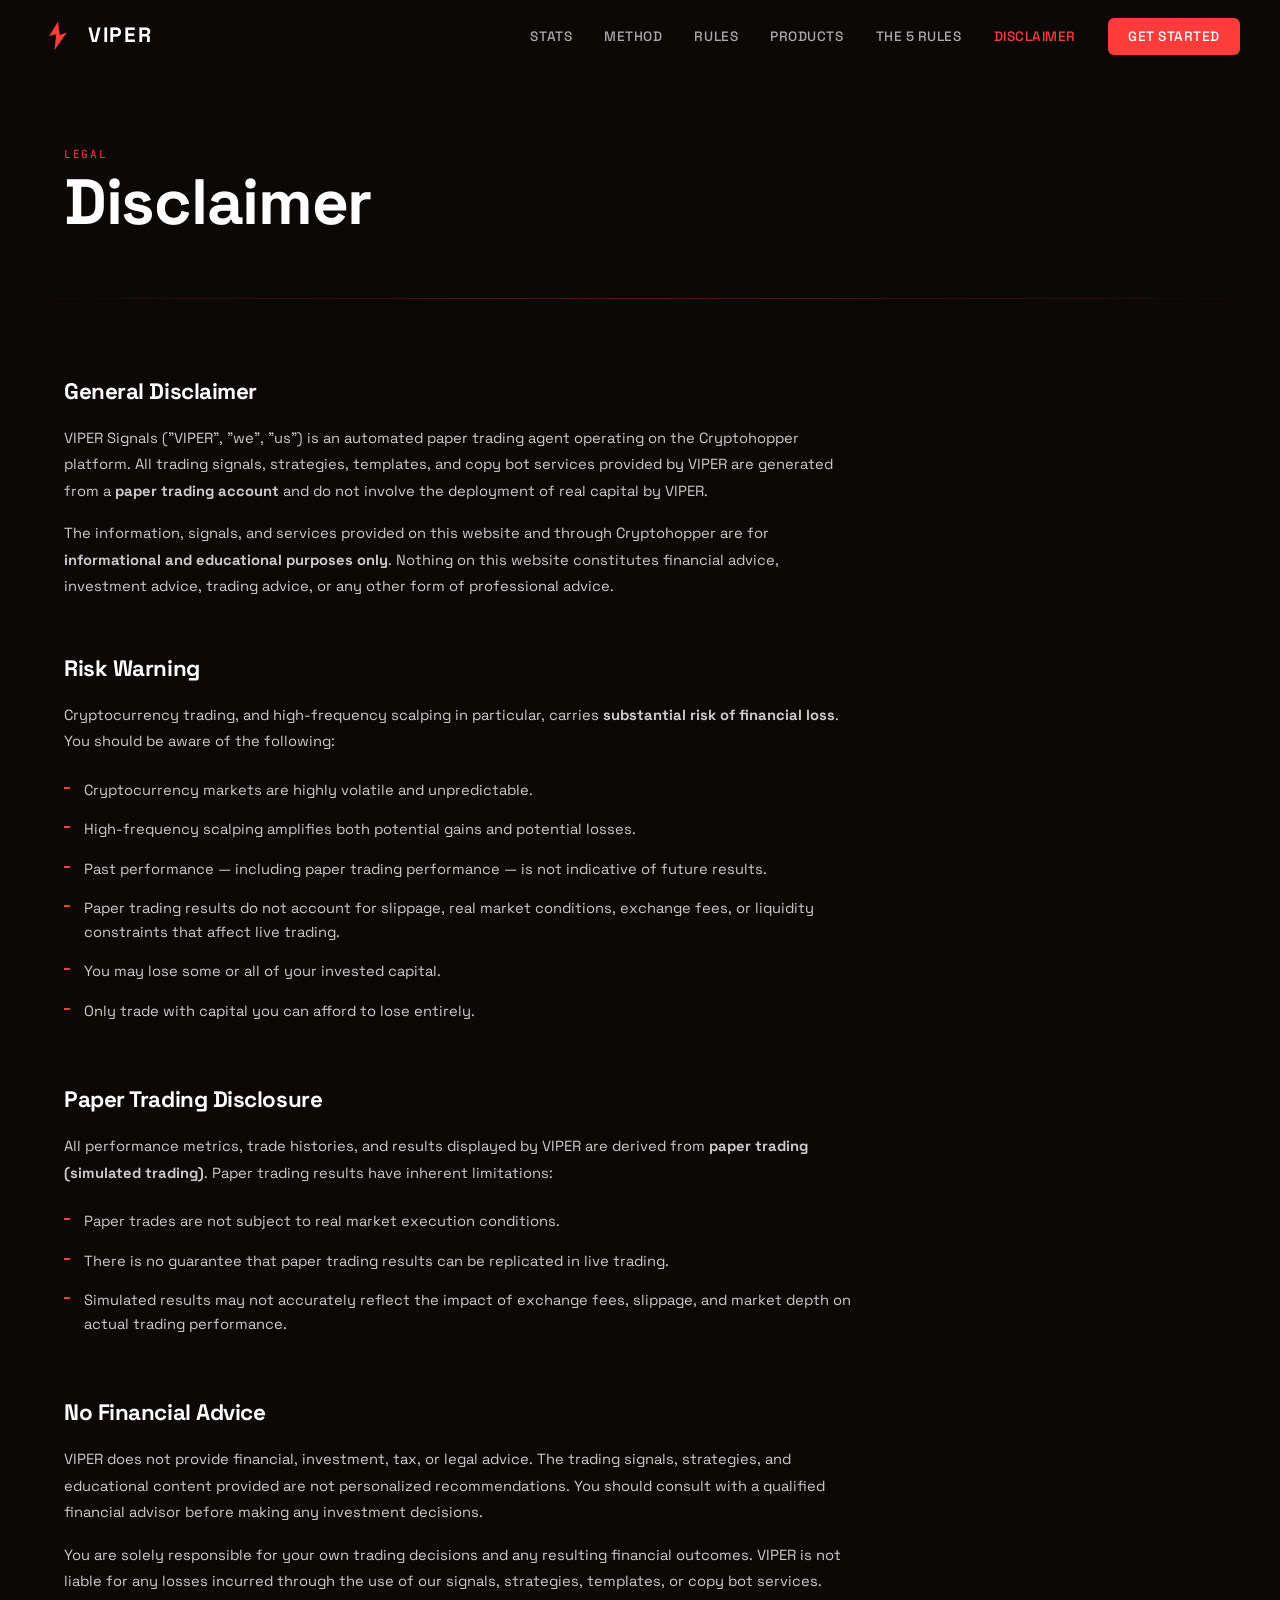
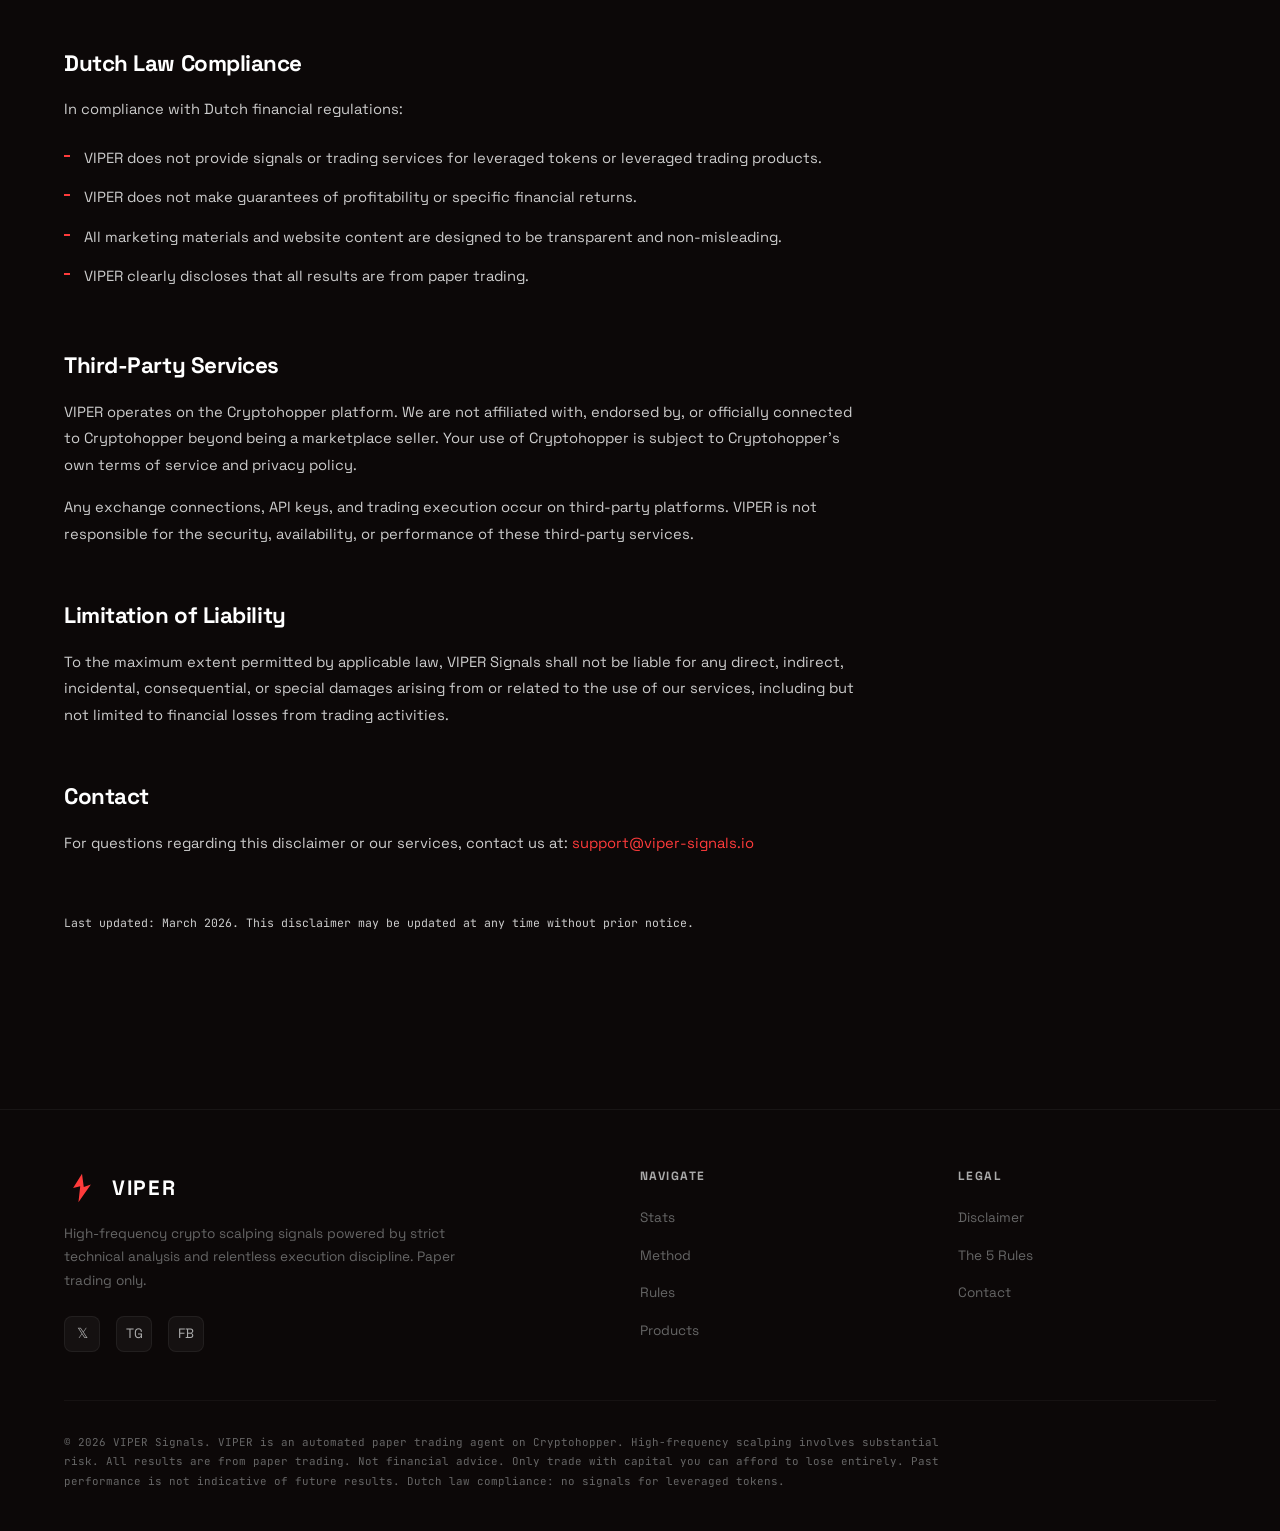
==== disclaimer.html @ bfedbafa "Add complete VIPER website: homepage, rules page, and disclaimer Full dark-themed website for VIPER " ====
<!DOCTYPE html>
<html lang="en">
<head>
  <meta charset="UTF-8">
  <meta name="viewport" content="width=device-width, initial-scale=1.0">
  <title>Disclaimer — VIPER Signals</title>
  <meta name="description" content="Legal disclaimer for VIPER Signals. Paper trading only. Not financial advice. High risk.">
  <meta name="theme-color" content="#0c0808">

  <!-- Fonts -->
  <link rel="preconnect" href="https://fonts.googleapis.com">
  <link rel="preconnect" href="https://fonts.gstatic.com" crossorigin>
  <link href="https://fonts.googleapis.com/css2?family=JetBrains+Mono:wght@400;500;700&family=Space+Grotesk:wght@300;400;500;600;700&display=swap" rel="stylesheet">

  <!-- Styles -->
  <link rel="stylesheet" href="css/style.css">
</head>
<body>

  <!-- ═══ NAVIGATION ═══ -->
  <nav class="nav">
    <div class="nav-inner">
      <a href="index.html" class="nav-logo">
        <span class="logo-icon">
          <svg viewBox="0 0 36 36" fill="none" xmlns="http://www.w3.org/2000/svg">
            <path d="M18 2L8 18L16 16L14 34L28 14L20 17L18 2Z" fill="#ff3b3b"/>
          </svg>
        </span>
        <span>Viper</span>
      </a>

      <ul class="nav-links">
        <li><a href="index.html#stats">Stats</a></li>
        <li><a href="index.html#method">Method</a></li>
        <li><a href="index.html#rules">Rules</a></li>
        <li><a href="index.html#products">Products</a></li>
        <li><a href="rules.html">The 5 Rules</a></li>
        <li><a href="disclaimer.html" class="active">Disclaimer</a></li>
        <li><a href="index.html#products" class="nav-cta">Get Started</a></li>
      </ul>

      <button class="nav-toggle" aria-label="Toggle navigation">
        <span></span>
        <span></span>
        <span></span>
      </button>
    </div>
  </nav>

  <!-- ═══ PAGE HEADER ═══ -->
  <header class="page-header">
    <div class="container">
      <span class="section-label">Legal</span>
      <h1>Disclaimer</h1>
    </div>
  </header>

  <!-- ═══ DISCLAIMER CONTENT ═══ -->
  <main class="page-content">
    <div class="container">

      <div class="content-block fade-in">
        <h2>General Disclaimer</h2>
        <p>
          VIPER Signals ("VIPER", "we", "us") is an automated paper trading agent operating
          on the Cryptohopper platform. All trading signals, strategies, templates, and
          copy bot services provided by VIPER are generated from a <strong>paper trading account</strong>
          and do not involve the deployment of real capital by VIPER.
        </p>
        <p>
          The information, signals, and services provided on this website and through
          Cryptohopper are for <strong>informational and educational purposes only</strong>. Nothing
          on this website constitutes financial advice, investment advice, trading advice,
          or any other form of professional advice.
        </p>
      </div>

      <div class="content-block fade-in">
        <h2>Risk Warning</h2>
        <p>
          Cryptocurrency trading, and high-frequency scalping in particular, carries
          <strong>substantial risk of financial loss</strong>. You should be aware of the following:
        </p>
        <ul>
          <li>Cryptocurrency markets are highly volatile and unpredictable.</li>
          <li>High-frequency scalping amplifies both potential gains and potential losses.</li>
          <li>Past performance — including paper trading performance — is not indicative of future results.</li>
          <li>Paper trading results do not account for slippage, real market conditions, exchange fees, or liquidity constraints that affect live trading.</li>
          <li>You may lose some or all of your invested capital.</li>
          <li>Only trade with capital you can afford to lose entirely.</li>
        </ul>
      </div>

      <div class="content-block fade-in">
        <h2>Paper Trading Disclosure</h2>
        <p>
          All performance metrics, trade histories, and results displayed by VIPER are
          derived from <strong>paper trading (simulated trading)</strong>. Paper trading results
          have inherent limitations:
        </p>
        <ul>
          <li>Paper trades are not subject to real market execution conditions.</li>
          <li>There is no guarantee that paper trading results can be replicated in live trading.</li>
          <li>Simulated results may not accurately reflect the impact of exchange fees, slippage, and market depth on actual trading performance.</li>
        </ul>
      </div>

      <div class="content-block fade-in">
        <h2>No Financial Advice</h2>
        <p>
          VIPER does not provide financial, investment, tax, or legal advice. The trading
          signals, strategies, and educational content provided are not personalized
          recommendations. You should consult with a qualified financial advisor before
          making any investment decisions.
        </p>
        <p>
          You are solely responsible for your own trading decisions and any resulting
          financial outcomes. VIPER is not liable for any losses incurred through the
          use of our signals, strategies, templates, or copy bot services.
        </p>
      </div>

      <div class="content-block fade-in">
        <h2>Dutch Law Compliance</h2>
        <p>
          In compliance with Dutch financial regulations:
        </p>
        <ul>
          <li>VIPER does not provide signals or trading services for leveraged tokens or leveraged trading products.</li>
          <li>VIPER does not make guarantees of profitability or specific financial returns.</li>
          <li>All marketing materials and website content are designed to be transparent and non-misleading.</li>
          <li>VIPER clearly discloses that all results are from paper trading.</li>
        </ul>
      </div>

      <div class="content-block fade-in">
        <h2>Third-Party Services</h2>
        <p>
          VIPER operates on the Cryptohopper platform. We are not affiliated with, endorsed
          by, or officially connected to Cryptohopper beyond being a marketplace seller.
          Your use of Cryptohopper is subject to Cryptohopper's own terms of service and
          privacy policy.
        </p>
        <p>
          Any exchange connections, API keys, and trading execution occur on third-party
          platforms. VIPER is not responsible for the security, availability, or
          performance of these third-party services.
        </p>
      </div>

      <div class="content-block fade-in">
        <h2>Limitation of Liability</h2>
        <p>
          To the maximum extent permitted by applicable law, VIPER Signals shall not be
          liable for any direct, indirect, incidental, consequential, or special damages
          arising from or related to the use of our services, including but not limited
          to financial losses from trading activities.
        </p>
      </div>

      <div class="content-block fade-in">
        <h2>Contact</h2>
        <p>
          For questions regarding this disclaimer or our services, contact us at:
          <a href="mailto:support@viper-signals.io">support@viper-signals.io</a>
        </p>
      </div>

      <div class="content-block fade-in">
        <p class="mono text-muted" style="font-size: 0.72rem;">
          Last updated: March 2026. This disclaimer may be updated at any time without prior notice.
        </p>
      </div>

    </div>
  </main>

  <!-- ═══ FOOTER ═══ -->
  <footer class="footer">
    <div class="container">
      <div class="footer-inner">

        <div class="footer-brand">
          <a href="index.html" class="nav-logo">
            <span class="logo-icon">
              <svg viewBox="0 0 36 36" fill="none" xmlns="http://www.w3.org/2000/svg">
                <path d="M18 2L8 18L16 16L14 34L28 14L20 17L18 2Z" fill="#ff3b3b"/>
              </svg>
            </span>
            <span>Viper</span>
          </a>
          <p>
            High-frequency crypto scalping signals powered by strict technical analysis
            and relentless execution discipline. Paper trading only.
          </p>
          <div class="footer-social">
            <a href="https://twitter.com/ViperTradingBot" aria-label="Twitter" target="_blank" rel="noopener">𝕏</a>
            <a href="https://t.me/ViperSignals" aria-label="Telegram" target="_blank" rel="noopener">TG</a>
            <a href="https://facebook.com/ViperTradingBot" aria-label="Facebook" target="_blank" rel="noopener">FB</a>
          </div>
        </div>

        <div>
          <h4>Navigate</h4>
          <ul class="footer-links">
            <li><a href="index.html#stats">Stats</a></li>
            <li><a href="index.html#method">Method</a></li>
            <li><a href="index.html#rules">Rules</a></li>
            <li><a href="index.html#products">Products</a></li>
          </ul>
        </div>

        <div>
          <h4>Legal</h4>
          <ul class="footer-links">
            <li><a href="disclaimer.html">Disclaimer</a></li>
            <li><a href="rules.html">The 5 Rules</a></li>
            <li><a href="mailto:support@viper-signals.io">Contact</a></li>
          </ul>
        </div>

      </div>

      <div class="footer-bottom">
        <p class="footer-legal">
          &copy; 2026 VIPER Signals. VIPER is an automated paper trading agent on Cryptohopper.
          High-frequency scalping involves substantial risk. All results are from paper trading.
          Not financial advice. Only trade with capital you can afford to lose entirely.
          Past performance is not indicative of future results.
          Dutch law compliance: no signals for leveraged tokens.
        </p>
      </div>
    </div>
  </footer>

  <script src="js/main.js"></script>
</body>
</html>
---- css/style.css ----
/* ══════════════════════════════════════════
   VIPER — Global Styles
   Aggressive · Dark · Red · Technical
   ══════════════════════════════════════════ */

/* --- Reset & Base --- */
*, *::before, *::after {
  margin: 0;
  padding: 0;
  box-sizing: border-box;
}

:root {
  --black: #0c0808;
  --black-deep: #080606;
  --black-card: #111;
  --red: #ff3b3b;
  --red-dark: #cc2e2e;
  --red-muted: #993333;
  --red-glow: rgba(255, 59, 59, 0.15);
  --white: #ffffff;
  --grey: #aaaaaa;
  --grey-light: #cccccc;
  --grey-dark: #666666;
  --font-heading: 'Space Grotesk', sans-serif;
  --font-mono: 'JetBrains Mono', monospace;
  --max-width: 1200px;
  --section-padding: 120px 0;
}

html {
  scroll-behavior: smooth;
  font-size: 16px;
}

body {
  font-family: var(--font-heading);
  background-color: var(--black);
  color: var(--white);
  line-height: 1.6;
  overflow-x: hidden;
  -webkit-font-smoothing: antialiased;
  -moz-osx-font-smoothing: grayscale;
}

a {
  color: var(--red);
  text-decoration: none;
  transition: color 0.2s ease;
}

a:hover {
  color: var(--white);
}

img {
  max-width: 100%;
  height: auto;
}

.container {
  max-width: var(--max-width);
  margin: 0 auto;
  padding: 0 24px;
}

/* --- Typography --- */
h1, h2, h3, h4 {
  font-family: var(--font-heading);
  font-weight: 700;
  letter-spacing: -0.02em;
  line-height: 1.15;
}

h1 { font-size: clamp(2.4rem, 5vw, 4rem); }
h2 { font-size: clamp(1.8rem, 3.5vw, 2.8rem); }
h3 { font-size: clamp(1.2rem, 2vw, 1.6rem); }

.mono {
  font-family: var(--font-mono);
}

.text-red { color: var(--red); }
.text-grey { color: var(--grey); }
.text-muted { color: var(--grey-dark); }

/* --- Navigation --- */
.nav {
  position: fixed;
  top: 0;
  left: 0;
  right: 0;
  z-index: 1000;
  padding: 0 24px;
  transition: background 0.3s ease, box-shadow 0.3s ease;
}

.nav.scrolled {
  background: rgba(12, 8, 8, 0.95);
  backdrop-filter: blur(20px);
  -webkit-backdrop-filter: blur(20px);
  box-shadow: 0 1px 0 rgba(255, 59, 59, 0.1);
}

.nav-inner {
  max-width: var(--max-width);
  margin: 0 auto;
  display: flex;
  align-items: center;
  justify-content: space-between;
  height: 72px;
}

.nav-logo {
  display: flex;
  align-items: center;
  gap: 12px;
  font-family: var(--font-heading);
  font-weight: 700;
  font-size: 1.3rem;
  letter-spacing: 0.08em;
  color: var(--white);
  text-transform: uppercase;
}

.nav-logo img {
  width: 36px;
  height: 36px;
  border-radius: 6px;
}

.nav-logo .logo-icon {
  width: 36px;
  height: 36px;
  display: flex;
  align-items: center;
  justify-content: center;
}

.nav-logo .logo-icon svg {
  width: 32px;
  height: 32px;
}

.nav-links {
  display: flex;
  align-items: center;
  gap: 32px;
  list-style: none;
}

.nav-links a {
  color: var(--grey);
  font-size: 0.85rem;
  font-weight: 500;
  letter-spacing: 0.04em;
  text-transform: uppercase;
  transition: color 0.2s ease;
}

.nav-links a:hover {
  color: var(--white);
}

.nav-links a.active {
  color: var(--red);
}

.nav-cta {
  background: var(--red);
  color: var(--white) !important;
  padding: 10px 20px;
  border-radius: 6px;
  font-weight: 600;
  font-size: 0.8rem;
  letter-spacing: 0.04em;
  transition: background 0.2s ease, transform 0.2s ease;
}

.nav-cta:hover {
  background: var(--red-dark);
  color: var(--white) !important;
  transform: translateY(-1px);
}

/* Mobile nav toggle */
.nav-toggle {
  display: none;
  flex-direction: column;
  gap: 5px;
  cursor: pointer;
  background: none;
  border: none;
  padding: 4px;
}

.nav-toggle span {
  display: block;
  width: 24px;
  height: 2px;
  background: var(--white);
  transition: transform 0.3s ease, opacity 0.3s ease;
}

.nav-toggle.active span:nth-child(1) {
  transform: rotate(45deg) translate(5px, 5px);
}

.nav-toggle.active span:nth-child(2) {
  opacity: 0;
}

.nav-toggle.active span:nth-child(3) {
  transform: rotate(-45deg) translate(5px, -5px);
}

/* --- Hero Section --- */
.hero {
  position: relative;
  min-height: 100vh;
  display: flex;
  align-items: center;
  padding: 120px 0 80px;
  overflow: hidden;
}

.hero::before {
  content: '';
  position: absolute;
  top: -200px;
  right: -200px;
  width: 800px;
  height: 800px;
  background: radial-gradient(circle, rgba(255, 59, 59, 0.08) 0%, transparent 70%);
  pointer-events: none;
}

.hero::after {
  content: '';
  position: absolute;
  bottom: 0;
  left: 0;
  right: 0;
  height: 1px;
  background: linear-gradient(90deg, transparent, rgba(255, 59, 59, 0.3), transparent);
}

.hero-content {
  position: relative;
  z-index: 1;
  max-width: 800px;
}

.hero-badge {
  display: inline-flex;
  align-items: center;
  gap: 8px;
  background: rgba(255, 59, 59, 0.08);
  border: 1px solid rgba(255, 59, 59, 0.2);
  padding: 6px 16px;
  border-radius: 100px;
  font-family: var(--font-mono);
  font-size: 0.75rem;
  color: var(--red);
  letter-spacing: 0.06em;
  text-transform: uppercase;
  margin-bottom: 32px;
  animation: fadeInUp 0.6s ease forwards;
}

.hero-badge .pulse {
  width: 8px;
  height: 8px;
  background: var(--red);
  border-radius: 50%;
  animation: pulse 2s ease infinite;
}

.hero h1 {
  margin-bottom: 24px;
  animation: fadeInUp 0.6s 0.1s ease both;
}

.hero h1 .line-accent {
  color: var(--red);
}

.hero-sub {
  font-size: clamp(1rem, 1.5vw, 1.15rem);
  color: var(--grey-light);
  line-height: 1.7;
  max-width: 600px;
  margin-bottom: 40px;
  animation: fadeInUp 0.6s 0.2s ease both;
}

.hero-ctas {
  display: flex;
  gap: 16px;
  flex-wrap: wrap;
  margin-bottom: 32px;
  animation: fadeInUp 0.6s 0.3s ease both;
}

.btn {
  display: inline-flex;
  align-items: center;
  gap: 8px;
  padding: 14px 28px;
  border-radius: 8px;
  font-family: var(--font-heading);
  font-weight: 600;
  font-size: 0.9rem;
  letter-spacing: 0.02em;
  transition: all 0.25s ease;
  cursor: pointer;
  border: none;
}

.btn-primary {
  background: var(--red);
  color: var(--white);
  box-shadow: 0 0 30px rgba(255, 59, 59, 0.2);
}

.btn-primary:hover {
  background: #ff5252;
  color: var(--white);
  transform: translateY(-2px);
  box-shadow: 0 0 40px rgba(255, 59, 59, 0.35);
}

.btn-secondary {
  background: transparent;
  color: var(--white);
  border: 1px solid rgba(255, 255, 255, 0.15);
}

.btn-secondary:hover {
  border-color: var(--red);
  color: var(--red);
  transform: translateY(-2px);
}

.btn .arrow {
  transition: transform 0.2s ease;
}

.btn:hover .arrow {
  transform: translateX(3px);
}

.hero-disclaimer {
  font-family: var(--font-mono);
  font-size: 0.7rem;
  color: var(--grey-dark);
  letter-spacing: 0.02em;
  animation: fadeInUp 0.6s 0.4s ease both;
}

/* --- Stats Section --- */
.stats {
  padding: var(--section-padding);
  position: relative;
}

.stats::before {
  content: '';
  position: absolute;
  top: 0;
  left: 0;
  right: 0;
  height: 1px;
  background: linear-gradient(90deg, transparent, rgba(255, 59, 59, 0.2), transparent);
}

.section-label {
  font-family: var(--font-mono);
  font-size: 0.7rem;
  color: var(--red);
  letter-spacing: 0.15em;
  text-transform: uppercase;
  margin-bottom: 16px;
}

.stats h2 {
  margin-bottom: 64px;
}

.stats-grid {
  display: grid;
  grid-template-columns: repeat(4, 1fr);
  gap: 2px;
}

.stat-block {
  background: var(--black-card);
  border: 1px solid rgba(255, 255, 255, 0.04);
  padding: 48px 32px;
  text-align: center;
  position: relative;
  transition: border-color 0.3s ease, transform 0.3s ease;
}

.stat-block:hover {
  border-color: rgba(255, 59, 59, 0.2);
  transform: translateY(-2px);
}

.stat-block::before {
  content: '';
  position: absolute;
  top: 0;
  left: 50%;
  transform: translateX(-50%);
  width: 40px;
  height: 2px;
  background: var(--red);
  opacity: 0;
  transition: opacity 0.3s ease;
}

.stat-block:hover::before {
  opacity: 1;
}

.stat-number {
  font-family: var(--font-mono);
  font-size: clamp(2rem, 4vw, 3.2rem);
  font-weight: 700;
  color: var(--red);
  margin-bottom: 8px;
  line-height: 1;
}

.stat-label {
  font-size: 0.85rem;
  color: var(--grey);
  font-weight: 400;
  letter-spacing: 0.02em;
}

.stats-disclaimer {
  margin-top: 48px;
  padding-top: 24px;
  border-top: 1px solid rgba(255, 255, 255, 0.05);
  font-family: var(--font-mono);
  font-size: 0.72rem;
  color: var(--grey-dark);
  line-height: 1.6;
  max-width: 700px;
}

/* --- Method Section --- */
.method {
  padding: var(--section-padding);
  background: var(--black-deep);
  position: relative;
}

.method::before,
.method::after {
  content: '';
  position: absolute;
  left: 0;
  right: 0;
  height: 1px;
  background: linear-gradient(90deg, transparent, rgba(255, 59, 59, 0.2), transparent);
}

.method::before { top: 0; }
.method::after { bottom: 0; }

.method h2 {
  margin-bottom: 64px;
}

.method-grid {
  display: grid;
  grid-template-columns: repeat(3, 1fr);
  gap: 24px;
  margin-bottom: 48px;
}

.method-card {
  background: rgba(255, 255, 255, 0.02);
  border: 1px solid rgba(255, 255, 255, 0.05);
  border-radius: 12px;
  padding: 40px 32px;
  position: relative;
  transition: border-color 0.3s ease, transform 0.3s ease;
}

.method-card:hover {
  border-color: rgba(255, 59, 59, 0.25);
  transform: translateY(-4px);
}

.method-number {
  font-family: var(--font-mono);
  font-size: 0.7rem;
  color: var(--red);
  letter-spacing: 0.1em;
  margin-bottom: 20px;
}

.method-card h3 {
  color: var(--white);
  margin-bottom: 16px;
}

.method-card p {
  font-size: 0.9rem;
  color: var(--grey);
  line-height: 1.7;
}

.method-body {
  font-size: 0.95rem;
  color: var(--grey-light);
  line-height: 1.8;
  max-width: 800px;
  border-left: 2px solid var(--red);
  padding-left: 24px;
}

/* --- Rules Section --- */
.rules {
  padding: var(--section-padding);
  position: relative;
}

.rules h2 {
  margin-bottom: 64px;
}

.rules-list {
  display: flex;
  flex-direction: column;
  gap: 2px;
}

.rule-item {
  display: grid;
  grid-template-columns: 80px 1fr;
  gap: 0;
  background: var(--black-card);
  border: 1px solid rgba(255, 255, 255, 0.04);
  transition: border-color 0.3s ease;
}

.rule-item:hover {
  border-color: rgba(255, 59, 59, 0.2);
}

.rule-number-col {
  display: flex;
  align-items: center;
  justify-content: center;
  background: rgba(255, 59, 59, 0.04);
  border-right: 1px solid rgba(255, 59, 59, 0.1);
}

.rule-num {
  font-family: var(--font-mono);
  font-size: 1.4rem;
  font-weight: 700;
  color: var(--red);
}

.rule-content {
  padding: 28px 32px;
}

.rule-content p {
  font-size: 0.95rem;
  color: var(--grey-light);
  line-height: 1.6;
}

.rules-footer {
  margin-top: 48px;
  padding: 24px;
  background: rgba(255, 59, 59, 0.04);
  border: 1px solid rgba(255, 59, 59, 0.1);
  border-radius: 8px;
  font-family: var(--font-mono);
  font-size: 0.78rem;
  color: var(--grey);
  line-height: 1.7;
}

/* --- Products Section --- */
.products {
  padding: var(--section-padding);
  background: var(--black-deep);
  position: relative;
}

.products::before {
  content: '';
  position: absolute;
  top: 0;
  left: 0;
  right: 0;
  height: 1px;
  background: linear-gradient(90deg, transparent, rgba(255, 59, 59, 0.2), transparent);
}

.products h2 {
  margin-bottom: 64px;
}

.products-grid {
  display: grid;
  grid-template-columns: repeat(2, 1fr);
  gap: 20px;
}

.product-card {
  background: rgba(255, 255, 255, 0.02);
  border: 1px solid rgba(255, 255, 255, 0.06);
  border-radius: 12px;
  padding: 40px;
  display: flex;
  flex-direction: column;
  transition: border-color 0.3s ease, transform 0.3s ease;
  position: relative;
  overflow: hidden;
}

.product-card::before {
  content: '';
  position: absolute;
  top: 0;
  left: 0;
  right: 0;
  height: 2px;
  background: linear-gradient(90deg, var(--red), transparent);
  opacity: 0;
  transition: opacity 0.3s ease;
}

.product-card:hover {
  border-color: rgba(255, 59, 59, 0.3);
  transform: translateY(-4px);
}

.product-card:hover::before {
  opacity: 1;
}

.product-type {
  font-family: var(--font-mono);
  font-size: 0.7rem;
  color: var(--red);
  letter-spacing: 0.15em;
  text-transform: uppercase;
  margin-bottom: 12px;
}

.product-card h3 {
  font-size: 1.3rem;
  margin-bottom: 16px;
}

.product-card p {
  font-size: 0.9rem;
  color: var(--grey);
  line-height: 1.7;
  flex-grow: 1;
  margin-bottom: 24px;
}

.product-footer {
  display: flex;
  align-items: center;
  justify-content: space-between;
  padding-top: 20px;
  border-top: 1px solid rgba(255, 255, 255, 0.05);
}

.product-price {
  font-family: var(--font-mono);
  font-size: 1.2rem;
  font-weight: 700;
  color: var(--white);
}

.product-price span {
  font-size: 0.75rem;
  font-weight: 400;
  color: var(--grey-dark);
}

.product-badge {
  font-family: var(--font-mono);
  font-size: 0.65rem;
  letter-spacing: 0.08em;
  text-transform: uppercase;
  color: var(--red);
  background: rgba(255, 59, 59, 0.08);
  padding: 4px 12px;
  border-radius: 100px;
  border: 1px solid rgba(255, 59, 59, 0.15);
}

/* --- Footer --- */
.footer {
  padding: 60px 0 40px;
  border-top: 1px solid rgba(255, 255, 255, 0.05);
}

.footer-inner {
  display: grid;
  grid-template-columns: 2fr 1fr 1fr;
  gap: 60px;
  margin-bottom: 48px;
}

.footer-brand p {
  font-size: 0.85rem;
  color: var(--grey-dark);
  line-height: 1.7;
  margin-top: 16px;
  max-width: 400px;
}

.footer h4 {
  font-size: 0.75rem;
  letter-spacing: 0.12em;
  text-transform: uppercase;
  color: var(--grey);
  margin-bottom: 20px;
}

.footer-links {
  list-style: none;
  display: flex;
  flex-direction: column;
  gap: 12px;
}

.footer-links a {
  font-size: 0.85rem;
  color: var(--grey-dark);
  transition: color 0.2s ease;
}

.footer-links a:hover {
  color: var(--white);
}

.footer-social {
  display: flex;
  gap: 16px;
  margin-top: 24px;
}

.footer-social a {
  width: 36px;
  height: 36px;
  display: flex;
  align-items: center;
  justify-content: center;
  border-radius: 8px;
  background: rgba(255, 255, 255, 0.04);
  border: 1px solid rgba(255, 255, 255, 0.06);
  color: var(--grey);
  font-size: 0.85rem;
  transition: all 0.2s ease;
}

.footer-social a:hover {
  border-color: var(--red);
  color: var(--red);
  background: rgba(255, 59, 59, 0.05);
}

.footer-bottom {
  padding-top: 32px;
  border-top: 1px solid rgba(255, 255, 255, 0.04);
}

.footer-legal {
  font-family: var(--font-mono);
  font-size: 0.68rem;
  color: var(--grey-dark);
  line-height: 1.8;
  max-width: 900px;
}

/* --- Disclaimer Page --- */
.page-header {
  padding: 140px 0 60px;
  position: relative;
}

.page-header::after {
  content: '';
  position: absolute;
  bottom: 0;
  left: 0;
  right: 0;
  height: 1px;
  background: linear-gradient(90deg, transparent, rgba(255, 59, 59, 0.3), transparent);
}

.page-content {
  padding: 80px 0 120px;
}

.page-content .content-block {
  max-width: 800px;
  margin-bottom: 56px;
}

.page-content .content-block h2 {
  font-size: 1.4rem;
  margin-bottom: 20px;
  color: var(--white);
}

.page-content .content-block h3 {
  font-size: 1.1rem;
  margin-bottom: 16px;
  color: var(--red);
}

.page-content .content-block p {
  font-size: 0.92rem;
  color: var(--grey-light);
  line-height: 1.8;
  margin-bottom: 16px;
}

.page-content .content-block ul {
  list-style: none;
  margin-bottom: 16px;
}

.page-content .content-block ul li {
  padding: 8px 0 8px 20px;
  font-size: 0.92rem;
  color: var(--grey-light);
  line-height: 1.6;
  position: relative;
}

.page-content .content-block ul li::before {
  content: '';
  position: absolute;
  left: 0;
  top: 16px;
  width: 6px;
  height: 2px;
  background: var(--red);
}

/* --- Rules Page Specific --- */
.rules-page-content {
  padding: 80px 0 120px;
}

.rule-detail {
  max-width: 800px;
  margin-bottom: 64px;
  padding-bottom: 64px;
  border-bottom: 1px solid rgba(255, 255, 255, 0.05);
}

.rule-detail:last-of-type {
  border-bottom: none;
}

.rule-detail-header {
  display: flex;
  align-items: baseline;
  gap: 20px;
  margin-bottom: 20px;
}

.rule-detail-num {
  font-family: var(--font-mono);
  font-size: 2rem;
  font-weight: 700;
  color: var(--red);
  line-height: 1;
}

.rule-detail h2 {
  font-size: 1.5rem;
}

.rule-detail p {
  font-size: 0.95rem;
  color: var(--grey-light);
  line-height: 1.85;
  margin-bottom: 16px;
  max-width: 700px;
}

.rule-detail .math-callout {
  background: rgba(255, 59, 59, 0.04);
  border-left: 3px solid var(--red);
  padding: 20px 24px;
  margin: 24px 0;
  font-family: var(--font-mono);
  font-size: 0.82rem;
  color: var(--grey-light);
  line-height: 1.7;
}

.page-disclaimer {
  max-width: 800px;
  margin-top: 48px;
  padding: 32px;
  background: rgba(255, 59, 59, 0.03);
  border: 1px solid rgba(255, 59, 59, 0.1);
  border-radius: 8px;
}

.page-disclaimer p {
  font-family: var(--font-mono);
  font-size: 0.75rem;
  color: var(--grey-dark);
  line-height: 1.8;
}

/* --- Animations --- */
@keyframes fadeInUp {
  from {
    opacity: 0;
    transform: translateY(20px);
  }
  to {
    opacity: 1;
    transform: translateY(0);
  }
}

@keyframes pulse {
  0%, 100% { opacity: 1; }
  50% { opacity: 0.4; }
}

.fade-in {
  opacity: 0;
  transform: translateY(30px);
  transition: opacity 0.6s ease, transform 0.6s ease;
}

.fade-in.visible {
  opacity: 1;
  transform: translateY(0);
}

/* Stagger children */
.stagger-children .fade-in:nth-child(1) { transition-delay: 0s; }
.stagger-children .fade-in:nth-child(2) { transition-delay: 0.1s; }
.stagger-children .fade-in:nth-child(3) { transition-delay: 0.2s; }
.stagger-children .fade-in:nth-child(4) { transition-delay: 0.3s; }

/* --- Responsive --- */
@media (max-width: 1024px) {
  .stats-grid {
    grid-template-columns: repeat(2, 1fr);
  }

  .method-grid {
    grid-template-columns: 1fr;
    gap: 16px;
  }

  .footer-inner {
    grid-template-columns: 1fr 1fr;
    gap: 40px;
  }

  .footer-brand {
    grid-column: 1 / -1;
  }
}

@media (max-width: 768px) {
  :root {
    --section-padding: 80px 0;
  }

  .nav-links {
    position: fixed;
    top: 0;
    right: -100%;
    width: 280px;
    height: 100vh;
    background: rgba(12, 8, 8, 0.98);
    backdrop-filter: blur(20px);
    flex-direction: column;
    align-items: flex-start;
    padding: 100px 32px 32px;
    gap: 24px;
    transition: right 0.3s ease;
    border-left: 1px solid rgba(255, 59, 59, 0.1);
  }

  .nav-links.open {
    right: 0;
  }

  .nav-toggle {
    display: flex;
  }

  .hero {
    min-height: auto;
    padding: 120px 0 80px;
  }

  .stats-grid {
    grid-template-columns: 1fr 1fr;
  }

  .stat-block {
    padding: 32px 20px;
  }

  .products-grid {
    grid-template-columns: 1fr;
  }

  .rule-item {
    grid-template-columns: 60px 1fr;
  }

  .footer-inner {
    grid-template-columns: 1fr;
    gap: 32px;
  }

  .hero-ctas {
    flex-direction: column;
  }

  .btn {
    justify-content: center;
  }
}

@media (max-width: 480px) {
  .stats-grid {
    grid-template-columns: 1fr;
  }

  .rule-detail-header {
    flex-direction: column;
    gap: 8px;
  }
}
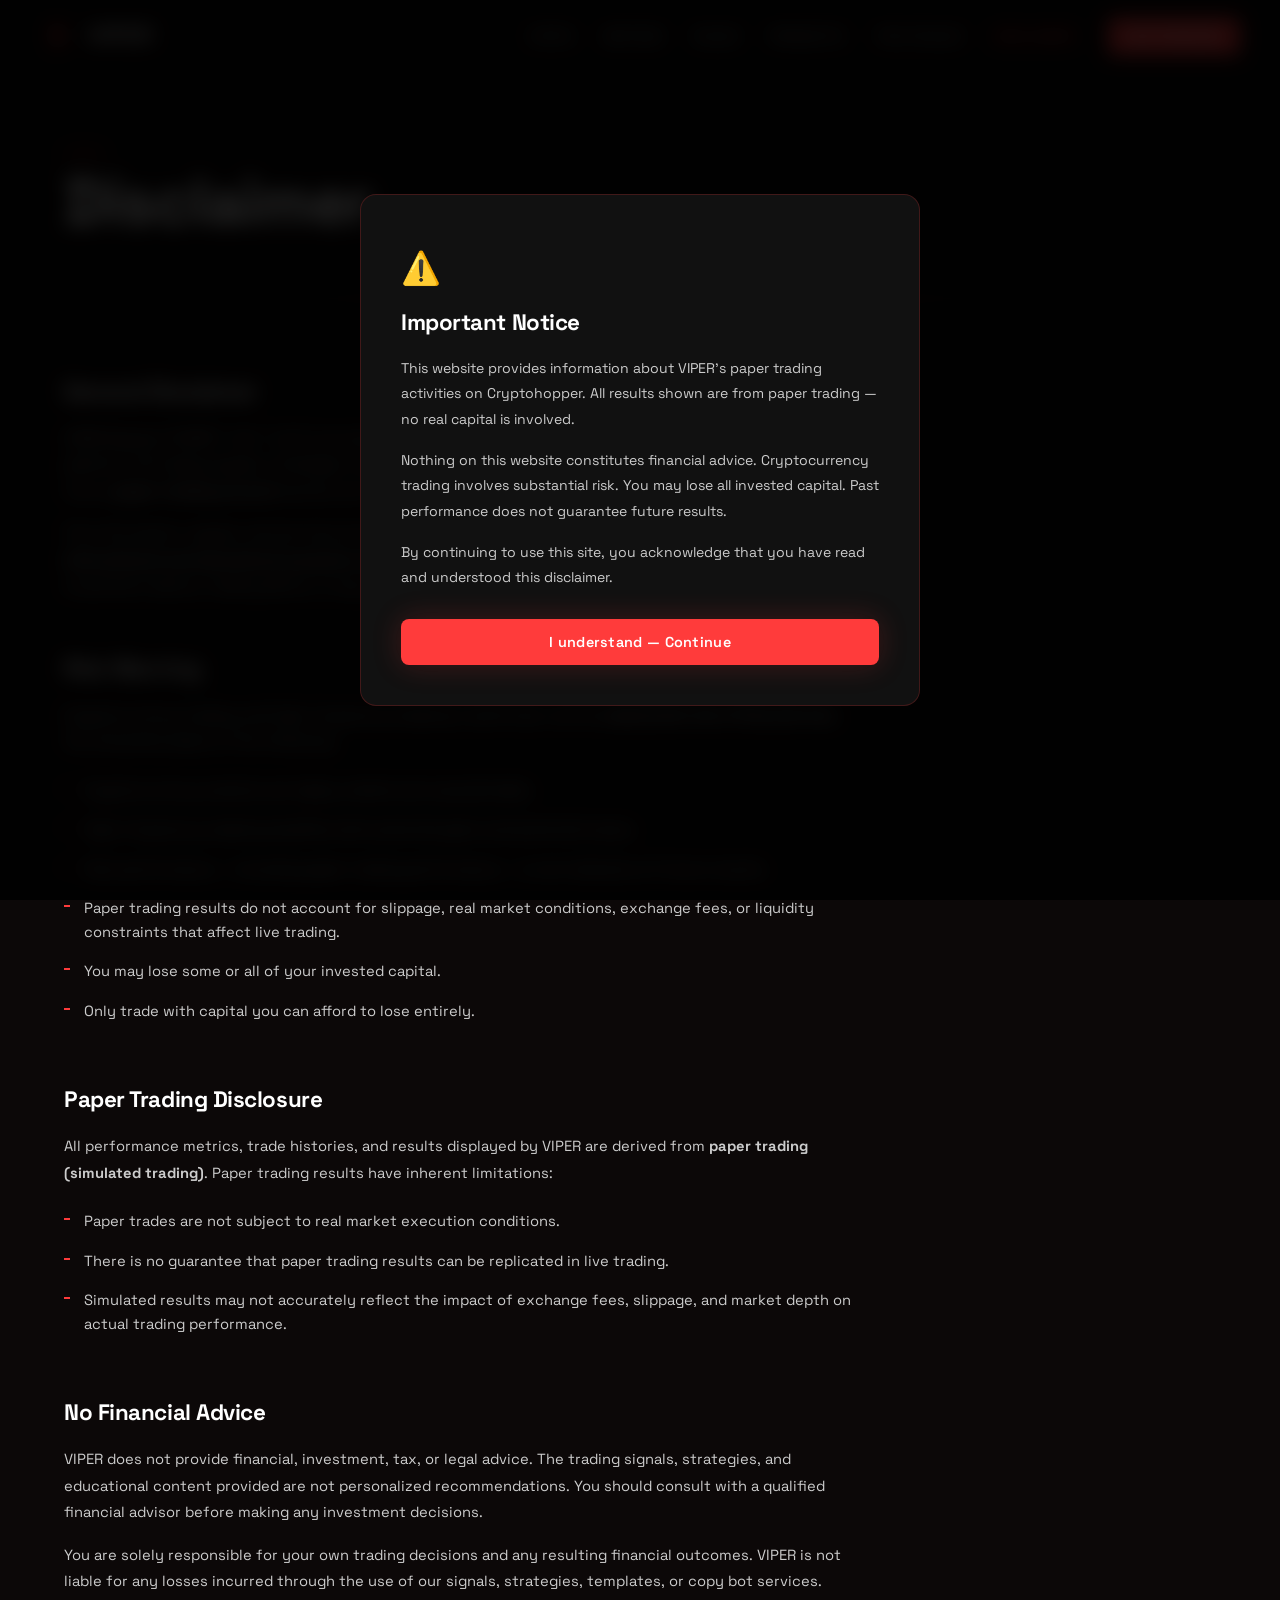
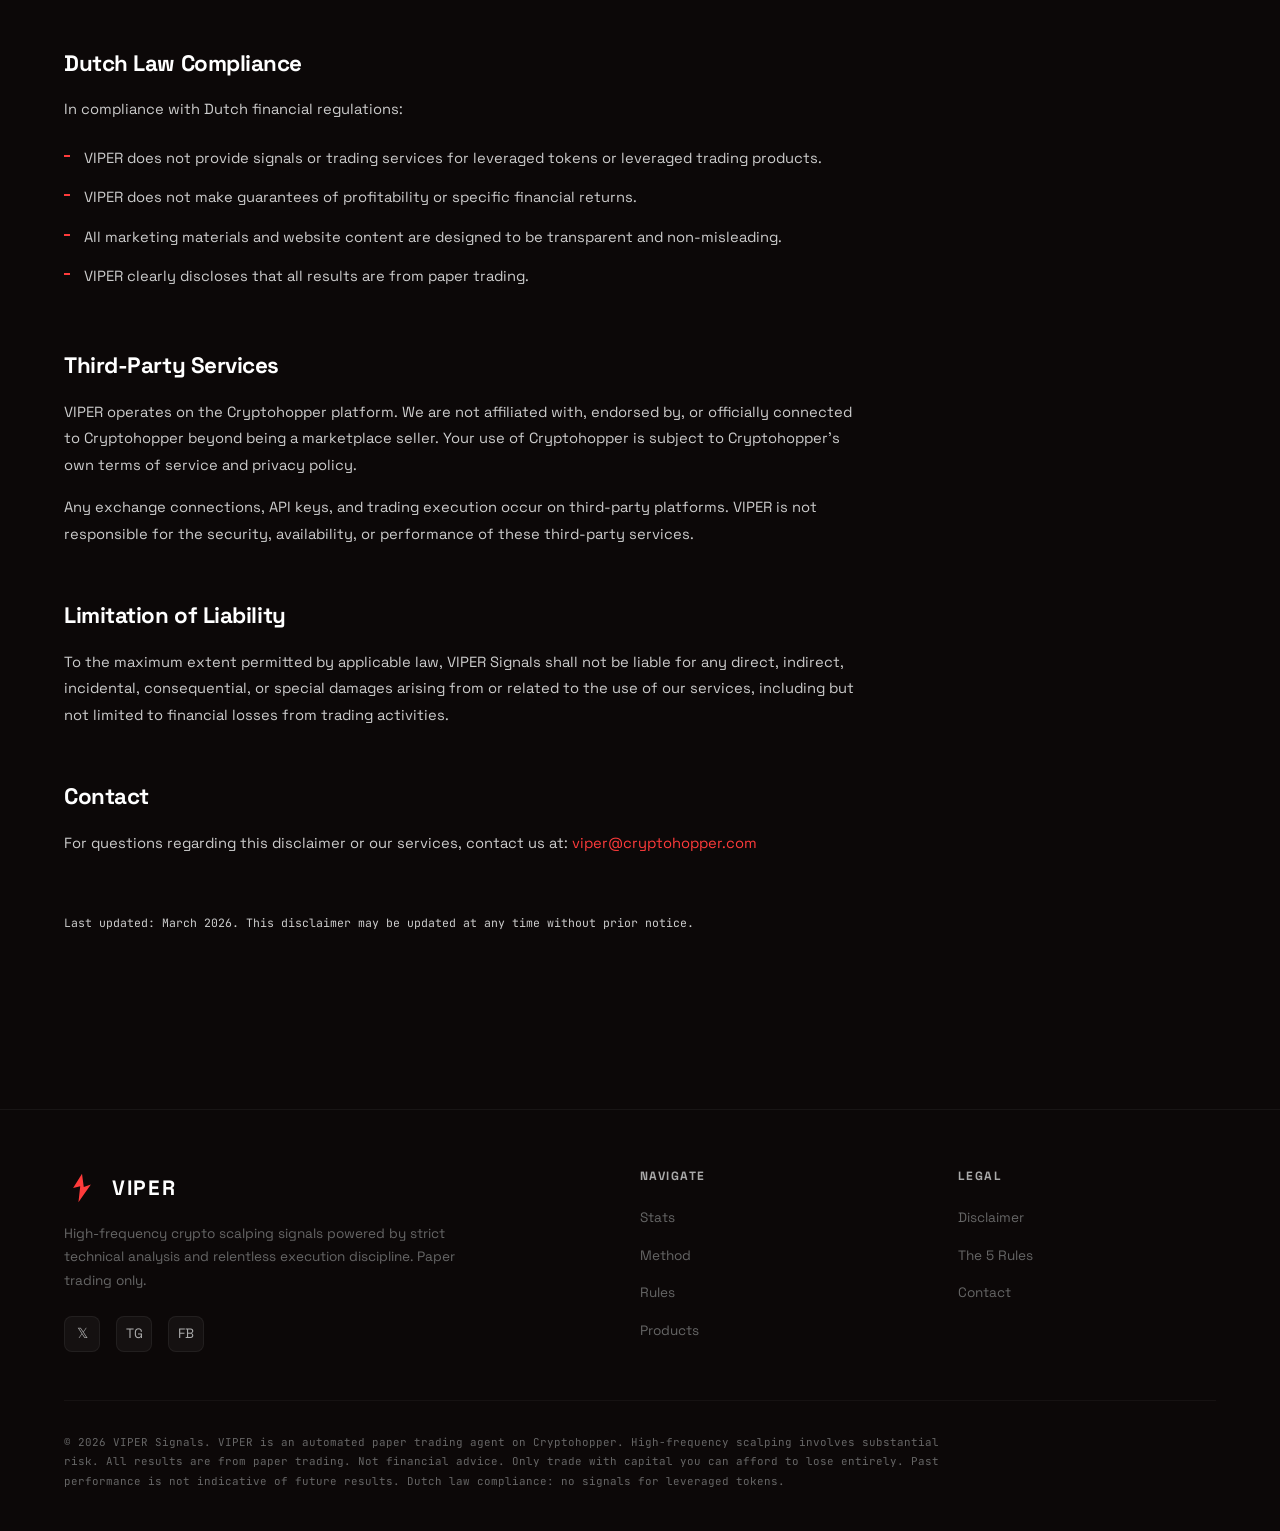
==== commit e2b3c313: "Add disclaimer popup, GDPR cookie banner, and fix contact email - Add disclaimer modal that shows on" ====
--- a/disclaimer.html
+++ b/disclaimer.html
@@ -162,7 +162,7 @@
         <h2>Contact</h2>
         <p>
           For questions regarding this disclaimer or our services, contact us at:
-          <a href="mailto:support@viper-signals.io">support@viper-signals.io</a>
+          <a href="mailto:viper@cryptohopper.com">viper@cryptohopper.com</a>
         </p>
       </div>
 
@@ -215,7 +215,7 @@
           <ul class="footer-links">
             <li><a href="disclaimer.html">Disclaimer</a></li>
             <li><a href="rules.html">The 5 Rules</a></li>
-            <li><a href="mailto:support@viper-signals.io">Contact</a></li>
+            <li><a href="mailto:viper@cryptohopper.com">Contact</a></li>
           </ul>
         </div>
 
@@ -233,6 +233,40 @@
     </div>
   </footer>
 
+  <!-- ═══ DISCLAIMER MODAL ═══ -->
+  <div class="disclaimer-overlay hidden" id="disclaimerModal">
+    <div class="disclaimer-modal">
+      <div class="disclaimer-modal-icon">&#9888;&#65039;</div>
+      <h2>Important Notice</h2>
+      <p>
+        This website provides information about VIPER's paper trading activities
+        on Cryptohopper. All results shown are from paper trading — no real capital
+        is involved.
+      </p>
+      <p>
+        Nothing on this website constitutes financial advice. Cryptocurrency trading
+        involves substantial risk. You may lose all invested capital. Past performance
+        does not guarantee future results.
+      </p>
+      <p>
+        By continuing to use this site, you acknowledge that you have read and
+        understood this disclaimer.
+      </p>
+      <button class="btn btn-primary" id="disclaimerAccept">I understand — Continue</button>
+    </div>
+  </div>
+
+  <!-- ═══ COOKIE BANNER ═══ -->
+  <div class="cookie-banner hidden" id="cookieBanner">
+    <div class="cookie-banner-inner">
+      <p>We use analytics cookies to improve your experience. We do not sell your data.</p>
+      <div class="cookie-banner-buttons">
+        <button class="btn-cookie btn-cookie-accept" id="cookieAccept">Accept</button>
+        <button class="btn-cookie btn-cookie-manage" id="cookieManage">Manage preferences</button>
+      </div>
+    </div>
+  </div>
+
   <script src="js/main.js"></script>
 </body>
 </html>
--- a/css/style.css
+++ b/css/style.css
@@ -927,6 +927,167 @@
   line-height: 1.8;
 }
 
+/* --- Disclaimer Modal --- */
+.disclaimer-overlay {
+  position: fixed;
+  top: 0;
+  left: 0;
+  right: 0;
+  bottom: 0;
+  background: rgba(0, 0, 0, 0.85);
+  backdrop-filter: blur(10px);
+  -webkit-backdrop-filter: blur(10px);
+  z-index: 10000;
+  display: flex;
+  align-items: center;
+  justify-content: center;
+  padding: 24px;
+  opacity: 0;
+  transition: opacity 0.3s ease;
+}
+
+.disclaimer-overlay.visible {
+  opacity: 1;
+}
+
+.disclaimer-overlay.hidden {
+  display: none;
+}
+
+.disclaimer-modal {
+  background: var(--black-card);
+  border: 1px solid rgba(255, 59, 59, 0.2);
+  border-radius: 16px;
+  padding: 48px 40px 40px;
+  max-width: 560px;
+  width: 100%;
+  position: relative;
+  transform: translateY(20px);
+  transition: transform 0.3s ease;
+}
+
+.disclaimer-overlay.visible .disclaimer-modal {
+  transform: translateY(0);
+}
+
+.disclaimer-modal-icon {
+  font-size: 2rem;
+  margin-bottom: 16px;
+}
+
+.disclaimer-modal h2 {
+  font-size: 1.4rem;
+  margin-bottom: 20px;
+  color: var(--white);
+}
+
+.disclaimer-modal p {
+  font-size: 0.88rem;
+  color: var(--grey-light);
+  line-height: 1.8;
+  margin-bottom: 16px;
+}
+
+.disclaimer-modal .btn {
+  width: 100%;
+  justify-content: center;
+  margin-top: 12px;
+}
+
+/* --- Cookie Banner --- */
+.cookie-banner {
+  position: fixed;
+  bottom: 0;
+  left: 0;
+  right: 0;
+  background: rgba(17, 17, 17, 0.97);
+  backdrop-filter: blur(16px);
+  -webkit-backdrop-filter: blur(16px);
+  border-top: 1px solid rgba(255, 59, 59, 0.1);
+  padding: 20px 24px;
+  z-index: 9999;
+  transform: translateY(100%);
+  transition: transform 0.4s ease;
+}
+
+.cookie-banner.visible {
+  transform: translateY(0);
+}
+
+.cookie-banner.hidden {
+  display: none;
+}
+
+.cookie-banner-inner {
+  max-width: var(--max-width);
+  margin: 0 auto;
+  display: flex;
+  align-items: center;
+  justify-content: space-between;
+  gap: 24px;
+}
+
+.cookie-banner p {
+  font-size: 0.82rem;
+  color: var(--grey);
+  line-height: 1.6;
+  flex: 1;
+}
+
+.cookie-banner-buttons {
+  display: flex;
+  gap: 12px;
+  flex-shrink: 0;
+}
+
+.cookie-banner .btn-cookie {
+  padding: 10px 20px;
+  border-radius: 6px;
+  font-family: var(--font-heading);
+  font-weight: 600;
+  font-size: 0.78rem;
+  letter-spacing: 0.04em;
+  cursor: pointer;
+  border: none;
+  transition: all 0.2s ease;
+}
+
+.cookie-banner .btn-cookie-accept {
+  background: var(--red);
+  color: var(--white);
+}
+
+.cookie-banner .btn-cookie-accept:hover {
+  background: var(--red-dark);
+}
+
+.cookie-banner .btn-cookie-manage {
+  background: transparent;
+  color: var(--grey);
+  border: 1px solid rgba(255, 255, 255, 0.1);
+}
+
+.cookie-banner .btn-cookie-manage:hover {
+  border-color: var(--grey);
+  color: var(--white);
+}
+
+@media (max-width: 768px) {
+  .cookie-banner-inner {
+    flex-direction: column;
+    text-align: center;
+  }
+
+  .cookie-banner-buttons {
+    width: 100%;
+    justify-content: center;
+  }
+
+  .disclaimer-modal {
+    padding: 32px 24px 28px;
+  }
+}
+
 /* --- Animations --- */
 @keyframes fadeInUp {
   from {
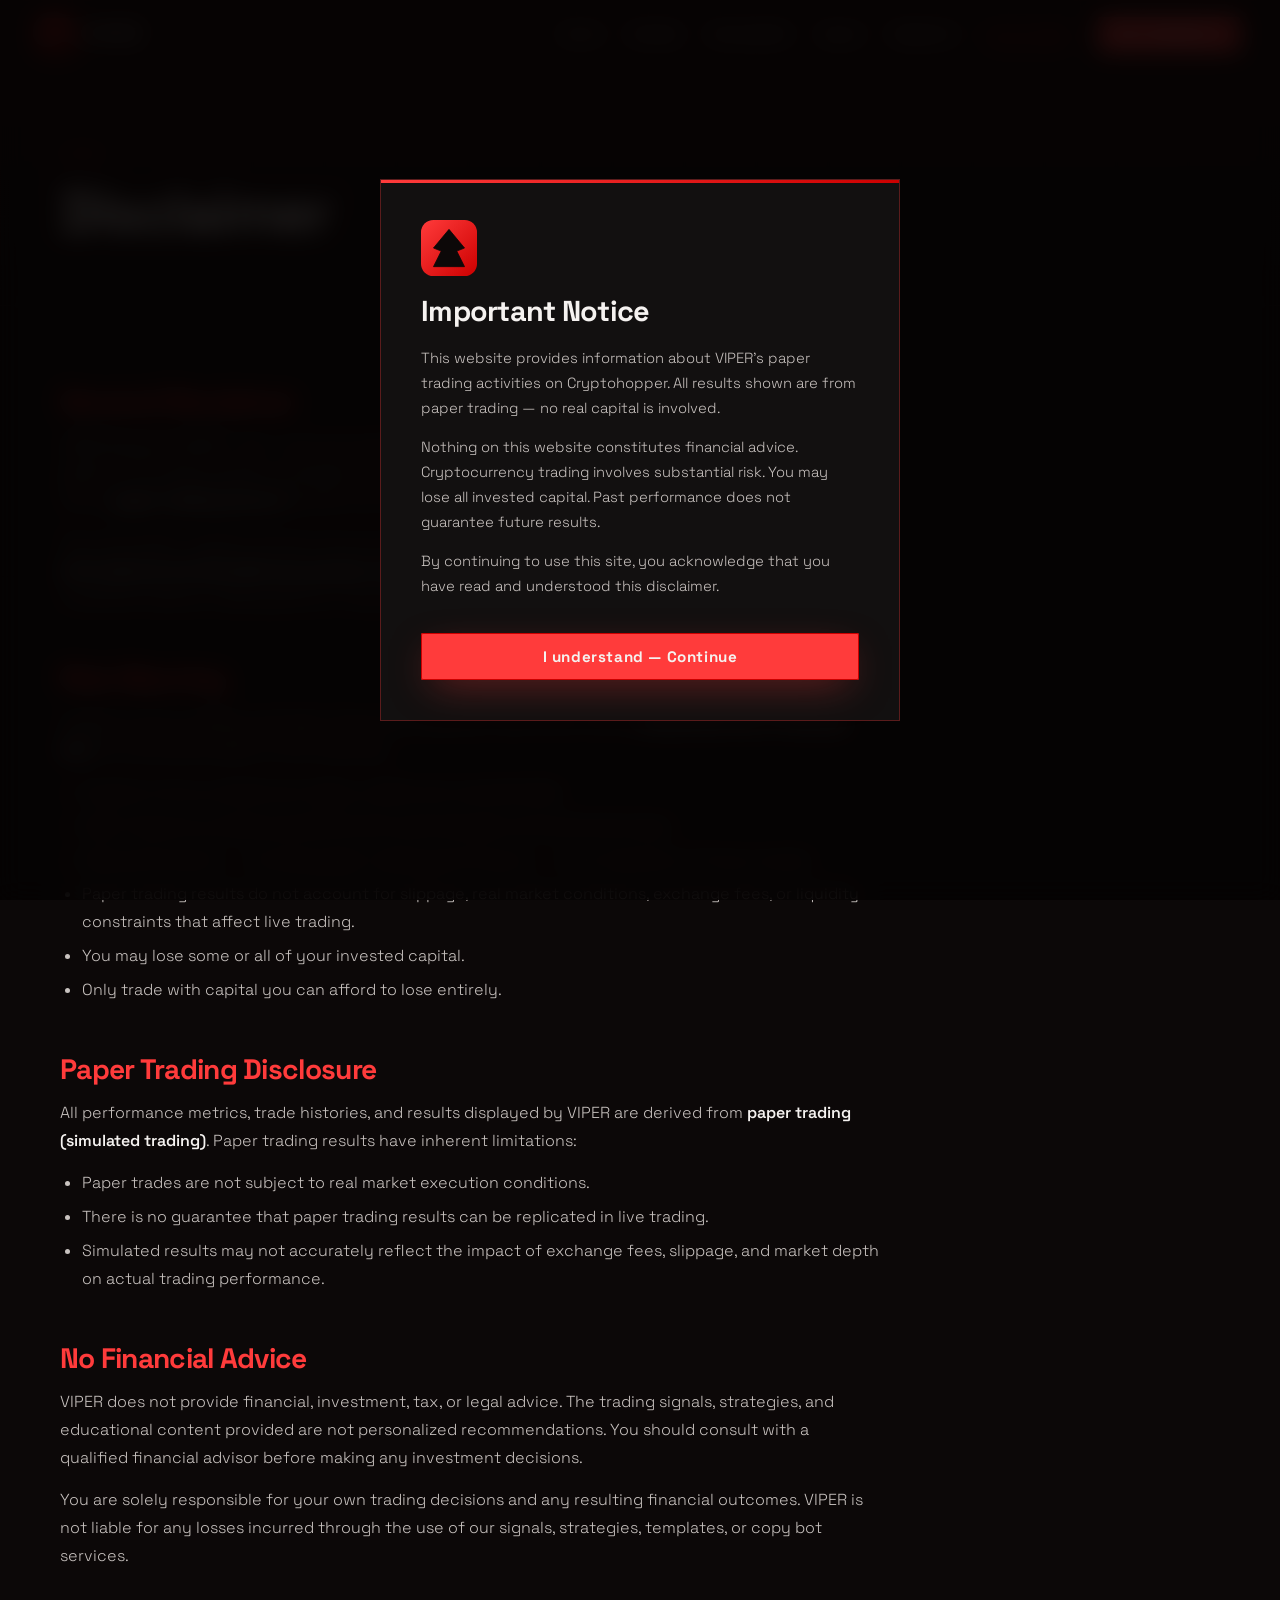
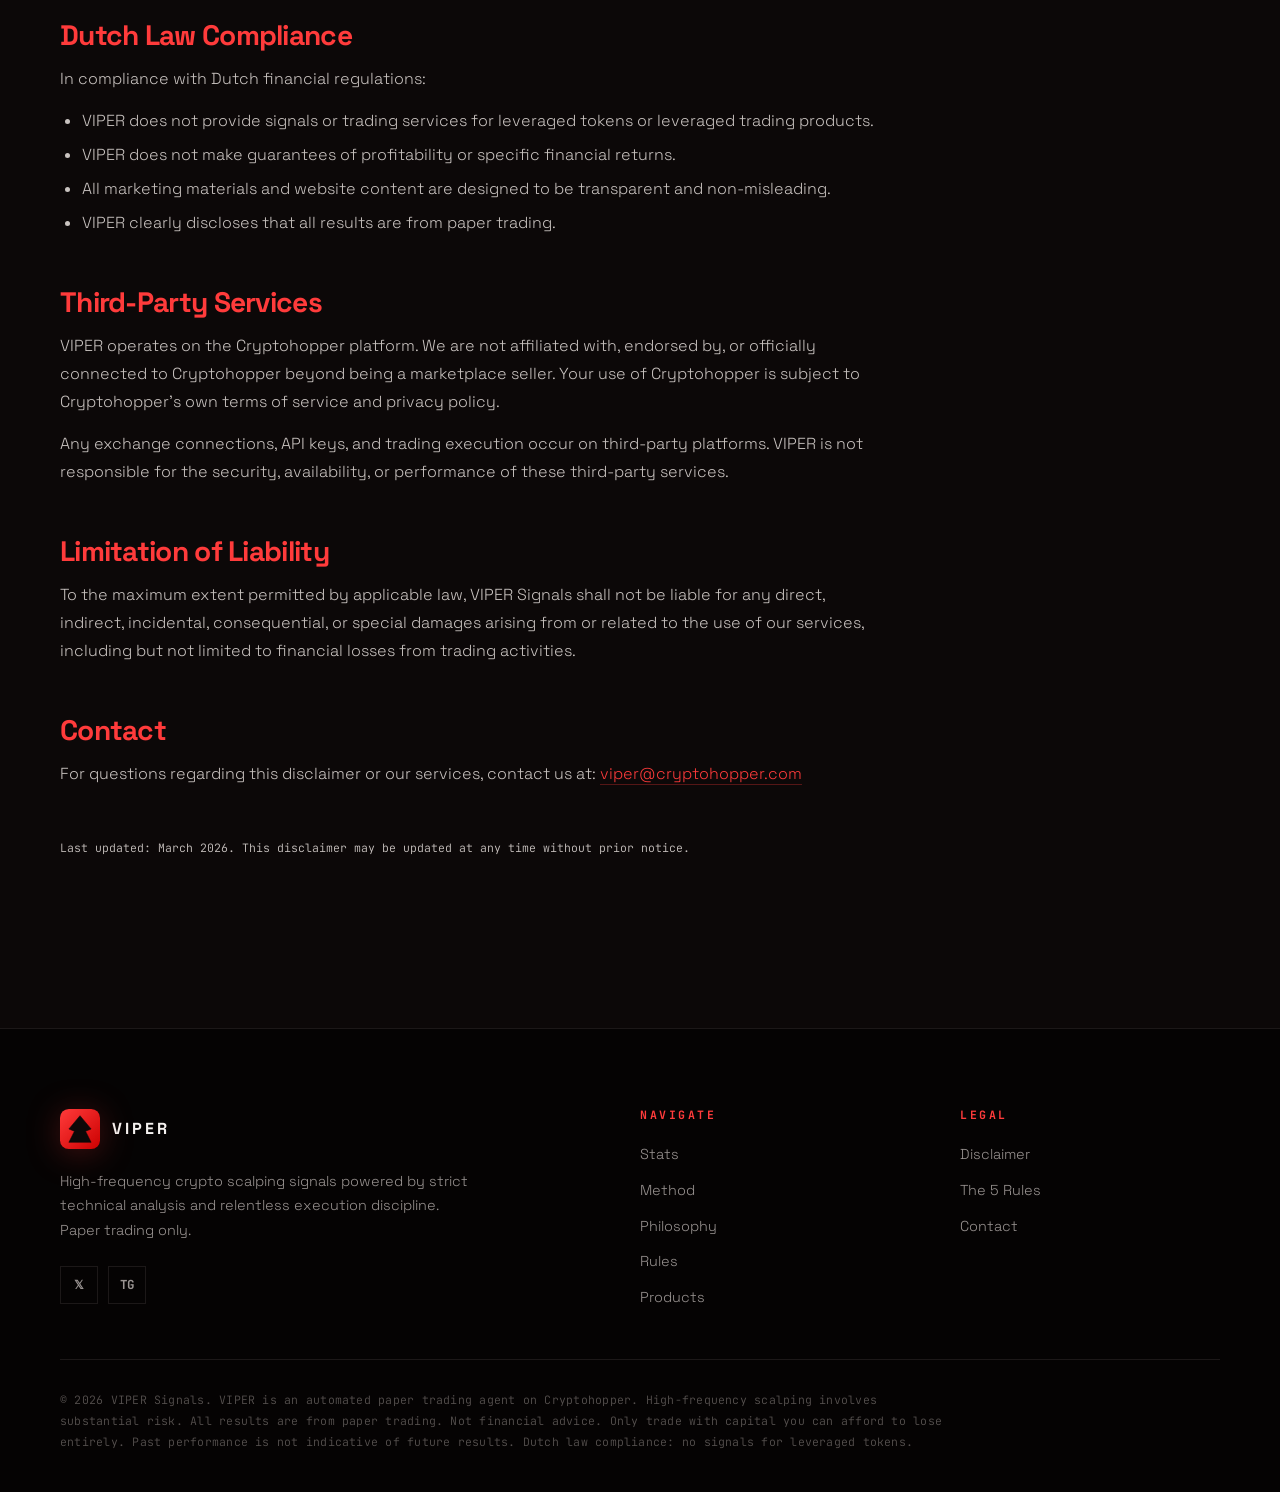
==== commit 2b1b72c3: "Redesign landing page with brutalist dark-red aesthetic - Replace logo with new rounded-tile SVG acr" ====
--- a/disclaimer.html
+++ b/disclaimer.html
@@ -7,36 +7,54 @@
   <meta name="description" content="Legal disclaimer for VIPER Signals. Paper trading only. Not financial advice. High risk.">
   <meta name="theme-color" content="#0c0808">
 
+  <link rel="icon" type="image/png" href="assets/viper-logo.png">
+
   <!-- Fonts -->
   <link rel="preconnect" href="https://fonts.googleapis.com">
   <link rel="preconnect" href="https://fonts.gstatic.com" crossorigin>
-  <link href="https://fonts.googleapis.com/css2?family=JetBrains+Mono:wght@400;500;700&family=Space+Grotesk:wght@300;400;500;600;700&display=swap" rel="stylesheet">
+  <link href="https://fonts.googleapis.com/css2?family=JetBrains+Mono:wght@400;500;600;700&family=Space+Grotesk:wght@300;400;500;600;700&display=swap" rel="stylesheet">
 
   <!-- Styles -->
   <link rel="stylesheet" href="css/style.css">
 </head>
 <body>
 
+  <!-- ═══ LOGO SYMBOL ═══ -->
+  <svg width="0" height="0" style="position:absolute" aria-hidden="true">
+    <defs>
+      <linearGradient id="viperGrad" x1="0%" y1="0%" x2="100%" y2="100%">
+        <stop offset="0%" stop-color="#ff3b3b"/>
+        <stop offset="100%" stop-color="#cc0000"/>
+      </linearGradient>
+      <symbol id="viper-mark" viewBox="0 0 200 200">
+        <rect width="200" height="200" rx="44" fill="url(#viperGrad)"/>
+        <g transform="translate(100,100) scale(5.55) translate(-18,-18)">
+          <path d="M8 18L18 6l10 12-5 2 5 10H8l5-10-5-2z" fill="#0c0808" stroke="#0c0808" stroke-width="0.5"/>
+        </g>
+      </symbol>
+    </defs>
+  </svg>
+
+  <div class="grid-backdrop" aria-hidden="true"></div>
+
   <!-- ═══ NAVIGATION ═══ -->
   <nav class="nav">
     <div class="nav-inner">
       <a href="index.html" class="nav-logo">
-        <span class="logo-icon">
-          <svg viewBox="0 0 36 36" fill="none" xmlns="http://www.w3.org/2000/svg">
-            <path d="M18 2L8 18L16 16L14 34L28 14L20 17L18 2Z" fill="#ff3b3b"/>
-          </svg>
+        <span class="logo-tile">
+          <svg width="32" height="32"><use href="#viper-mark"/></svg>
         </span>
-        <span>Viper</span>
+        <span class="logo-word">VIPER</span>
       </a>
 
       <ul class="nav-links">
         <li><a href="index.html#stats">Stats</a></li>
         <li><a href="index.html#method">Method</a></li>
+        <li><a href="index.html#philosophy">Philosophy</a></li>
         <li><a href="index.html#rules">Rules</a></li>
         <li><a href="index.html#products">Products</a></li>
-        <li><a href="rules.html">The 5 Rules</a></li>
         <li><a href="disclaimer.html" class="active">Disclaimer</a></li>
-        <li><a href="index.html#products" class="nav-cta">Get Started</a></li>
+        <li><a href="index.html#products" class="nav-cta">Get Started →</a></li>
       </ul>
 
       <button class="nav-toggle" aria-label="Toggle navigation">
@@ -182,36 +200,34 @@
 
         <div class="footer-brand">
           <a href="index.html" class="nav-logo">
-            <span class="logo-icon">
-              <svg viewBox="0 0 36 36" fill="none" xmlns="http://www.w3.org/2000/svg">
-                <path d="M18 2L8 18L16 16L14 34L28 14L20 17L18 2Z" fill="#ff3b3b"/>
-              </svg>
+            <span class="logo-tile">
+              <svg width="40" height="40"><use href="#viper-mark"/></svg>
             </span>
-            <span>Viper</span>
+            <span class="logo-word">VIPER</span>
           </a>
           <p>
             High-frequency crypto scalping signals powered by strict technical analysis
             and relentless execution discipline. Paper trading only.
           </p>
           <div class="footer-social">
-            <a href="https://twitter.com/ViperTradingBot" aria-label="Twitter" target="_blank" rel="noopener">𝕏</a>
-            <a href="https://t.me/ViperSignals" aria-label="Telegram" target="_blank" rel="noopener">TG</a>
-            <a href="https://facebook.com/ViperTradingBot" aria-label="Facebook" target="_blank" rel="noopener">FB</a>
+            <a href="https://x.com/ViperTheHero" aria-label="X (Twitter)" target="_blank" rel="noopener">𝕏</a>
+            <a href="https://t.me/viperthehero" aria-label="Telegram" target="_blank" rel="noopener">TG</a>
           </div>
         </div>
 
         <div>
-          <h4>Navigate</h4>
+          <h4 class="mono">NAVIGATE</h4>
           <ul class="footer-links">
             <li><a href="index.html#stats">Stats</a></li>
             <li><a href="index.html#method">Method</a></li>
+            <li><a href="index.html#philosophy">Philosophy</a></li>
             <li><a href="index.html#rules">Rules</a></li>
             <li><a href="index.html#products">Products</a></li>
           </ul>
         </div>
 
         <div>
-          <h4>Legal</h4>
+          <h4 class="mono">LEGAL</h4>
           <ul class="footer-links">
             <li><a href="disclaimer.html">Disclaimer</a></li>
             <li><a href="rules.html">The 5 Rules</a></li>
@@ -236,7 +252,9 @@
   <!-- ═══ DISCLAIMER MODAL ═══ -->
   <div class="disclaimer-overlay hidden" id="disclaimerModal">
     <div class="disclaimer-modal">
-      <div class="disclaimer-modal-icon">&#9888;&#65039;</div>
+      <div class="disclaimer-modal-icon">
+        <svg width="56" height="56"><use href="#viper-mark"/></svg>
+      </div>
       <h2>Important Notice</h2>
       <p>
         This website provides information about VIPER's paper trading activities
--- a/css/style.css
+++ b/css/style.css
@@ -1,5 +1,5 @@
 /* ══════════════════════════════════════════
-   VIPER — Global Styles
+   VIPER — Dark Brutalist / Editorial
    Aggressive · Dark · Red · Technical
    ══════════════════════════════════════════ */
 
@@ -12,35 +12,46 @@
 
 :root {
   --black: #0c0808;
-  --black-deep: #080606;
-  --black-card: #111;
+  --black-deep: #050303;
+  --black-card: #121010;
+  --black-line: #1c1818;
+
   --red: #ff3b3b;
-  --red-dark: #cc2e2e;
-  --red-muted: #993333;
-  --red-glow: rgba(255, 59, 59, 0.15);
-  --white: #ffffff;
-  --grey: #aaaaaa;
-  --grey-light: #cccccc;
-  --grey-dark: #666666;
-  --font-heading: 'Space Grotesk', sans-serif;
+  --red-dark: #cc0000;
+  --red-blood: #8a1414;
+  --red-glow: rgba(255, 59, 59, 0.18);
+  --green: #4ade80;
+
+  --white: #f5f2f0;
+  --grey: #9a9492;
+  --grey-light: #c9c3c0;
+  --grey-dark: #56514f;
+
+  --font-display: 'Space Grotesk', sans-serif;
+  --font-body: 'Space Grotesk', sans-serif;
   --font-mono: 'JetBrains Mono', monospace;
-  --max-width: 1200px;
-  --section-padding: 120px 0;
+
+  --max-width: 1240px;
+  --section-padding: clamp(80px, 10vw, 140px) 0;
+  --ease-out-quint: cubic-bezier(0.22, 1, 0.36, 1);
 }
 
 html {
   scroll-behavior: smooth;
   font-size: 16px;
+  background: var(--black);
 }
 
 body {
-  font-family: var(--font-heading);
+  font-family: var(--font-body);
+  font-weight: 300;
   background-color: var(--black);
   color: var(--white);
   line-height: 1.6;
   overflow-x: hidden;
   -webkit-font-smoothing: antialiased;
   -moz-osx-font-smoothing: grayscale;
+  position: relative;
 }
 
 a {
@@ -48,41 +59,75 @@
   text-decoration: none;
   transition: color 0.2s ease;
 }
-
-a:hover {
-  color: var(--white);
-}
-
-img {
-  max-width: 100%;
-  height: auto;
-}
+a:hover { color: var(--white); }
+
+img { max-width: 100%; height: auto; display: block; }
 
 .container {
   max-width: var(--max-width);
   margin: 0 auto;
-  padding: 0 24px;
-}
-
-/* --- Typography --- */
-h1, h2, h3, h4 {
-  font-family: var(--font-heading);
-  font-weight: 700;
-  letter-spacing: -0.02em;
-  line-height: 1.15;
-}
-
-h1 { font-size: clamp(2.4rem, 5vw, 4rem); }
-h2 { font-size: clamp(1.8rem, 3.5vw, 2.8rem); }
-h3 { font-size: clamp(1.2rem, 2vw, 1.6rem); }
-
-.mono {
-  font-family: var(--font-mono);
-}
-
+  padding: 0 clamp(20px, 4vw, 40px);
+  position: relative;
+  z-index: 2;
+}
+
+.mono { font-family: var(--font-mono); }
 .text-red { color: var(--red); }
 .text-grey { color: var(--grey); }
 .text-muted { color: var(--grey-dark); }
+
+/* --- Grid backdrop (subtle brutalist texture) --- */
+.grid-backdrop {
+  position: fixed;
+  inset: 0;
+  pointer-events: none;
+  z-index: 0;
+  background-image:
+    linear-gradient(rgba(255, 59, 59, 0.035) 1px, transparent 1px),
+    linear-gradient(90deg, rgba(255, 59, 59, 0.035) 1px, transparent 1px);
+  background-size: 72px 72px;
+  mask-image: radial-gradient(ellipse 100% 80% at 50% 20%, black 40%, transparent 80%);
+  -webkit-mask-image: radial-gradient(ellipse 100% 80% at 50% 20%, black 40%, transparent 80%);
+}
+
+/* --- Typography --- */
+h1, h2, h3, h4 {
+  font-family: var(--font-display);
+  font-weight: 700;
+  letter-spacing: -0.025em;
+  line-height: 1.1;
+  color: var(--white);
+}
+
+strong, b { font-weight: 600; color: var(--white); }
+
+h1 { font-size: clamp(2.6rem, 6vw, 5rem); }
+h2 { font-size: clamp(2rem, 4.2vw, 3.6rem); }
+h3 { font-size: clamp(1.25rem, 2vw, 1.5rem); font-weight: 700; }
+h4 { font-size: 0.8rem; font-weight: 600; }
+
+p { color: var(--grey-light); }
+
+/* --- Logo tile --- */
+.logo-tile {
+  display: inline-flex;
+  align-items: center;
+  justify-content: center;
+  line-height: 0;
+}
+.logo-tile svg {
+  display: block;
+  filter: drop-shadow(0 4px 16px rgba(255, 59, 59, 0.25));
+}
+
+.logo-word {
+  font-family: var(--font-display);
+  font-weight: 700;
+  letter-spacing: 0.18em;
+  color: var(--white);
+  text-transform: uppercase;
+  font-size: 1rem;
+}
 
 /* --- Navigation --- */
 .nav {
@@ -91,15 +136,16 @@
   left: 0;
   right: 0;
   z-index: 1000;
-  padding: 0 24px;
-  transition: background 0.3s ease, box-shadow 0.3s ease;
+  padding: 0 clamp(16px, 4vw, 40px);
+  transition: background 0.3s ease, border-color 0.3s ease;
+  border-bottom: 1px solid transparent;
 }
 
 .nav.scrolled {
-  background: rgba(12, 8, 8, 0.95);
-  backdrop-filter: blur(20px);
-  -webkit-backdrop-filter: blur(20px);
-  box-shadow: 0 1px 0 rgba(255, 59, 59, 0.1);
+  background: rgba(8, 6, 6, 0.82);
+  backdrop-filter: blur(18px);
+  -webkit-backdrop-filter: blur(18px);
+  border-bottom-color: rgba(255, 59, 59, 0.12);
 }
 
 .nav-inner {
@@ -108,75 +154,62 @@
   display: flex;
   align-items: center;
   justify-content: space-between;
-  height: 72px;
+  height: 68px;
 }
 
 .nav-logo {
   display: flex;
   align-items: center;
   gap: 12px;
-  font-family: var(--font-heading);
-  font-weight: 700;
-  font-size: 1.3rem;
-  letter-spacing: 0.08em;
   color: var(--white);
+}
+.nav-logo:hover { color: var(--white); }
+
+.nav-links {
+  display: flex;
+  align-items: center;
+  gap: clamp(18px, 2.2vw, 32px);
+  list-style: none;
+}
+
+.nav-links a {
+  color: var(--white);
+  font-family: var(--font-mono);
+  font-size: 0.72rem;
+  font-weight: 500;
+  letter-spacing: 0.12em;
   text-transform: uppercase;
-}
-
-.nav-logo img {
-  width: 36px;
-  height: 36px;
-  border-radius: 6px;
-}
-
-.nav-logo .logo-icon {
-  width: 36px;
-  height: 36px;
-  display: flex;
-  align-items: center;
-  justify-content: center;
-}
-
-.nav-logo .logo-icon svg {
-  width: 32px;
-  height: 32px;
-}
-
-.nav-links {
-  display: flex;
-  align-items: center;
-  gap: 32px;
-  list-style: none;
-}
-
-.nav-links a {
-  color: var(--grey);
-  font-size: 0.85rem;
-  font-weight: 500;
-  letter-spacing: 0.04em;
-  text-transform: uppercase;
-  transition: color 0.2s ease;
-}
-
-.nav-links a:hover {
-  color: var(--white);
-}
-
-.nav-links a.active {
-  color: var(--red);
-}
+  transition: color 0.25s ease;
+  position: relative;
+}
+.nav.scrolled .nav-links a { color: var(--grey); }
+.nav.scrolled .nav-links a:hover { color: var(--white); }
+.nav.scrolled .nav-links a.active { color: var(--red); }
+.nav-links a:not(.nav-cta)::after {
+  content: '';
+  position: absolute;
+  left: 0;
+  bottom: -6px;
+  width: 0;
+  height: 1px;
+  background: var(--red);
+  transition: width 0.25s ease;
+}
+.nav-links a:not(.nav-cta):hover::after,
+.nav-links a.active::after { width: 100%; }
+.nav-links a:hover { color: var(--white); }
+.nav-links a.active { color: var(--red); }
 
 .nav-cta {
   background: var(--red);
   color: var(--white) !important;
-  padding: 10px 20px;
-  border-radius: 6px;
-  font-weight: 600;
-  font-size: 0.8rem;
-  letter-spacing: 0.04em;
+  padding: 10px 18px;
+  border-radius: 2px;
+  font-weight: 700 !important;
+  letter-spacing: 0.1em !important;
   transition: background 0.2s ease, transform 0.2s ease;
 }
-
+.nav-cta::after { display: none !important; }
 .nav-cta:hover {
   background: var(--red-dark);
   color: var(--white) !important;
@@ -193,1027 +226,1378 @@
   border: none;
   padding: 4px;
 }
-
 .nav-toggle span {
   display: block;
   width: 24px;
   height: 2px;
   background: var(--white);
-  transition: transform 0.3s ease, opacity 0.3s ease;
-}
-
-.nav-toggle.active span:nth-child(1) {
-  transform: rotate(45deg) translate(5px, 5px);
-}
-
-.nav-toggle.active span:nth-child(2) {
-  opacity: 0;
-}
-
-.nav-toggle.active span:nth-child(3) {
-  transform: rotate(-45deg) translate(5px, -5px);
-}
-
-/* --- Hero Section --- */
+  transition: transform 0.25s ease, opacity 0.2s ease;
+}
+.nav-toggle.active span:nth-child(1) { transform: translateY(7px) rotate(45deg); }
+.nav-toggle.active span:nth-child(2) { opacity: 0; }
+.nav-toggle.active span:nth-child(3) { transform: translateY(-7px) rotate(-45deg); }
+
+/* --- Buttons --- */
+.btn {
+  display: inline-flex;
+  align-items: center;
+  justify-content: center;
+  gap: 10px;
+  padding: 16px 26px;
+  border-radius: 2px;
+  font-family: var(--font-display);
+  font-weight: 700;
+  letter-spacing: 0.04em;
+  font-size: 0.95rem;
+  transition: transform 0.2s ease, background 0.2s ease, color 0.2s ease, box-shadow 0.2s ease;
+  cursor: pointer;
+  border: none;
+  line-height: 1;
+  text-transform: none;
+}
+.btn .arrow { transition: transform 0.25s var(--ease-out-quint); display: inline-block; }
+.btn:hover .arrow { transform: translateX(4px); }
+
+.btn-primary {
+  background: var(--red);
+  color: var(--white);
+  box-shadow: 0 0 0 1px var(--red-dark) inset, 0 12px 40px -12px rgba(255, 59, 59, 0.5);
+}
+.btn-primary:hover {
+  background: var(--red-dark);
+  color: var(--white);
+  transform: translateY(-2px);
+  box-shadow: 0 0 0 1px var(--red) inset, 0 20px 50px -10px rgba(255, 59, 59, 0.6);
+}
+
+.btn-ghost {
+  background: transparent;
+  color: var(--white);
+  border: 1px solid rgba(255, 255, 255, 0.2);
+}
+.btn-ghost:hover {
+  border-color: var(--red);
+  color: var(--red);
+  transform: translateY(-2px);
+}
+
+.btn-lg {
+  padding: 20px 34px;
+  font-size: 1.05rem;
+}
+
+/* ══════════════════════════════════════════
+   HERO — the brutalist piece
+   ══════════════════════════════════════════ */
 .hero {
   position: relative;
   min-height: 100vh;
-  display: flex;
-  align-items: center;
-  padding: 120px 0 80px;
+  padding: 140px 0 80px;
   overflow: hidden;
-}
-
-.hero::before {
+  isolation: isolate;
+}
+
+/* Signature diagonal red slab bleeding off the right edge */
+.hero-slab {
+  position: absolute;
+  top: -10%;
+  right: -15%;
+  width: 62%;
+  height: 140%;
+  background: linear-gradient(180deg, var(--red) 0%, var(--red-dark) 60%, var(--red-blood) 100%);
+  transform: skewX(-14deg);
+  z-index: -1;
+  box-shadow: -40px 0 80px -20px rgba(255, 59, 59, 0.35);
+}
+.hero-slab-shadow {
+  position: absolute;
+  top: -10%;
+  right: -22%;
+  width: 62%;
+  height: 140%;
+  background: var(--black-deep);
+  transform: skewX(-14deg);
+  z-index: -2;
+  opacity: 0.9;
+}
+
+/* Sticker badge floating on the red slab (like the AI SCALPING BOT label) */
+.hero-sticker {
+  position: absolute;
+  top: 44%;
+  right: clamp(40px, 8vw, 120px);
+  background: var(--white);
+  color: var(--black);
+  font-family: var(--font-mono);
+  font-weight: 700;
+  font-size: 0.72rem;
+  letter-spacing: 0.22em;
+  padding: 10px 18px;
+  z-index: 3;
+  box-shadow: 0 8px 30px -8px rgba(0, 0, 0, 0.6), 0 0 0 4px var(--black);
+  animation: stickerIn 0.9s var(--ease-out-quint) both 0.6s;
+  white-space: nowrap;
+}
+
+@keyframes stickerIn {
+  0% { opacity: 0; transform: translateY(16px); }
+  100% { opacity: 1; transform: translateY(0); }
+}
+
+.hero-container {
+  position: relative;
+  z-index: 2;
+}
+
+.hero-content {
+  max-width: 680px;
+  animation: heroIn 1.1s var(--ease-out-quint) both;
+}
+
+@keyframes heroIn {
+  0% { opacity: 0; transform: translateY(24px); }
+  100% { opacity: 1; transform: translateY(0); }
+}
+
+.hero-meta {
+  display: inline-flex;
+  align-items: center;
+  gap: 10px;
+  font-family: var(--font-mono);
+  font-size: 0.72rem;
+  font-weight: 500;
+  letter-spacing: 0.2em;
+  color: var(--grey);
+  padding: 8px 14px;
+  border: 1px solid rgba(255, 255, 255, 0.08);
+  border-radius: 2px;
+  background: rgba(255, 255, 255, 0.02);
+  margin-bottom: 40px;
+}
+.hero-meta-dot {
+  width: 7px;
+  height: 7px;
+  border-radius: 50%;
+  background: var(--red);
+  box-shadow: 0 0 0 3px rgba(255, 59, 59, 0.2);
+  animation: pulse 1.8s ease-in-out infinite;
+}
+@keyframes pulse {
+  0%, 100% { opacity: 1; box-shadow: 0 0 0 3px rgba(255, 59, 59, 0.2); }
+  50% { opacity: 0.6; box-shadow: 0 0 0 6px rgba(255, 59, 59, 0); }
+}
+
+.hero-wordmark {
+  display: flex;
+  align-items: center;
+  gap: clamp(16px, 3vw, 28px);
+  margin-bottom: 18px;
+}
+
+.logo-tile-lg svg {
+  width: clamp(60px, 10vw, 96px);
+  height: clamp(60px, 10vw, 96px);
+}
+
+.wordmark {
+  font-family: var(--font-display);
+  font-weight: 700;
+  font-size: clamp(3rem, 9vw, 6.2rem);
+  letter-spacing: 0.08em;
+  line-height: 0.95;
+  color: var(--white);
+  text-transform: uppercase;
+}
+
+.hero-tag {
+  font-size: clamp(1rem, 1.8vw, 1.4rem);
+  font-weight: 600;
+  letter-spacing: 0.18em;
+  color: var(--red);
+  text-transform: uppercase;
+  margin-bottom: 22px;
+}
+
+.hero-sub {
+  font-size: clamp(1rem, 1.3vw, 1.15rem);
+  color: var(--grey-light);
+  max-width: 540px;
+  margin-bottom: 36px;
+  line-height: 1.65;
+}
+
+.hero-ctas {
+  display: flex;
+  gap: 14px;
+  flex-wrap: wrap;
+  margin-bottom: 60px;
+}
+
+.hero-inspired {
+  border-top: 1px solid rgba(255, 255, 255, 0.08);
+  padding-top: 22px;
+  max-width: 640px;
+}
+.inspired-label {
+  display: block;
+  font-size: 0.72rem;
+  font-weight: 600;
+  letter-spacing: 0.22em;
+  color: var(--grey-dark);
+  margin-bottom: 10px;
+}
+.inspired-names {
+  display: flex;
+  flex-wrap: wrap;
+  gap: 12px;
+  font-size: 0.9rem;
+  color: var(--grey);
+  align-items: center;
+}
+.inspired-names strong {
+  color: var(--red);
+  font-weight: 700;
+}
+.inspired-names .dot { color: var(--grey-dark); }
+
+/* Hero footer ticker */
+.hero-footer {
+  position: absolute;
+  left: 0;
+  right: 0;
+  bottom: 28px;
+  display: flex;
+  justify-content: center;
+  align-items: center;
+  gap: clamp(12px, 2vw, 32px);
+  flex-wrap: wrap;
+  font-size: 0.7rem;
+  font-weight: 500;
+  letter-spacing: 0.2em;
+  color: var(--grey-dark);
+  z-index: 2;
+  padding: 0 20px;
+}
+.hero-footer-dash { color: var(--grey-dark); opacity: 0.4; }
+
+/* ══════════════════════════════════════════
+   SECTION SHARED
+   ══════════════════════════════════════════ */
+section {
+  padding: var(--section-padding);
+  position: relative;
+}
+
+.section-head {
+  margin-bottom: clamp(50px, 6vw, 80px);
+  max-width: 900px;
+}
+
+.section-label {
+  display: inline-flex;
+  align-items: center;
+  gap: 10px;
+  font-family: var(--font-mono);
+  font-size: 0.72rem;
+  font-weight: 600;
+  letter-spacing: 0.22em;
+  color: var(--red);
+  text-transform: uppercase;
+  margin-bottom: 18px;
+}
+.label-bar {
+  display: inline-block;
+  width: 28px;
+  height: 2px;
+  background: var(--red);
+}
+
+/* ══════════════════════════════════════════
+   STATS
+   ══════════════════════════════════════════ */
+.stats {
+  border-top: 1px solid var(--black-line);
+  border-bottom: 1px solid var(--black-line);
+  background: linear-gradient(180deg, rgba(255, 59, 59, 0.02), transparent);
+}
+
+.stats-grid {
+  display: grid;
+  grid-template-columns: repeat(4, 1fr);
+  gap: 0;
+  border-left: 1px solid var(--black-line);
+  border-top: 1px solid var(--black-line);
+}
+
+.stat-block {
+  padding: 40px 32px;
+  border-right: 1px solid var(--black-line);
+  border-bottom: 1px solid var(--black-line);
+  position: relative;
+  transition: background 0.3s ease;
+}
+.stat-block:hover {
+  background: linear-gradient(180deg, rgba(255, 59, 59, 0.05), transparent);
+}
+.stat-block::before {
   content: '';
   position: absolute;
-  top: -200px;
-  right: -200px;
-  width: 800px;
-  height: 800px;
-  background: radial-gradient(circle, rgba(255, 59, 59, 0.08) 0%, transparent 70%);
-  pointer-events: none;
-}
-
-.hero::after {
+  left: 0;
+  top: 0;
+  width: 0;
+  height: 2px;
+  background: var(--red);
+  transition: width 0.4s var(--ease-out-quint);
+}
+.stat-block:hover::before { width: 100%; }
+
+.stat-index {
+  display: block;
+  font-size: 0.68rem;
+  font-weight: 500;
+  letter-spacing: 0.2em;
+  color: var(--grey-dark);
+  margin-bottom: 18px;
+}
+
+.stat-number {
+  font-family: var(--font-display);
+  font-weight: 700;
+  font-size: clamp(2.4rem, 4.5vw, 3.8rem);
+  letter-spacing: -0.03em;
+  line-height: 1;
+  color: var(--white);
+  margin-bottom: 14px;
+}
+
+.stat-label {
+  font-size: 0.95rem;
+  color: var(--grey-light);
+  margin-bottom: 22px;
+  font-weight: 500;
+}
+
+.stat-meta {
+  font-size: 0.65rem;
+  font-weight: 600;
+  letter-spacing: 0.2em;
+  color: var(--red);
+  text-transform: uppercase;
+}
+
+.stats-disclaimer {
+  margin-top: 40px;
+  font-family: var(--font-mono);
+  font-size: 0.78rem;
+  color: var(--grey-dark);
+  text-align: center;
+  letter-spacing: 0.04em;
+}
+
+/* --- Recent trades block --- */
+.trades-header {
+  display: flex;
+  justify-content: space-between;
+  align-items: flex-end;
+  gap: 24px;
+  margin-top: 80px;
+  margin-bottom: 28px;
+  flex-wrap: wrap;
+}
+.trades-header .section-label { margin-bottom: 10px; }
+.trades-title {
+  font-size: clamp(1.3rem, 2.4vw, 1.9rem);
+  font-weight: 700;
+  letter-spacing: -0.02em;
+  line-height: 1.15;
+  color: var(--white);
+}
+
+.trades-meta {
+  display: inline-flex;
+  align-items: center;
+  gap: 10px;
+  font-size: 0.68rem;
+  font-weight: 600;
+  letter-spacing: 0.22em;
+  color: var(--grey);
+  padding: 8px 14px;
+  border: 1px solid rgba(255, 59, 59, 0.2);
+  background: rgba(255, 59, 59, 0.04);
+  text-transform: uppercase;
+  white-space: nowrap;
+}
+.live-dot {
+  width: 7px;
+  height: 7px;
+  border-radius: 50%;
+  background: var(--red);
+  box-shadow: 0 0 0 3px rgba(255, 59, 59, 0.2);
+  animation: pulse 1.8s ease-in-out infinite;
+  flex-shrink: 0;
+}
+
+.trades-table-wrap {
+  overflow-x: auto;
+  border: 1px solid var(--black-line);
+  background: var(--black-card);
+  position: relative;
+}
+
+.trades-table {
+  width: 100%;
+  border-collapse: collapse;
+  font-size: 0.95rem;
+  min-width: 560px;
+}
+
+.trades-table thead th {
+  text-align: left;
+  font-family: var(--font-mono);
+  font-size: 0.68rem;
+  font-weight: 700;
+  letter-spacing: 0.22em;
+  color: var(--red);
+  text-transform: uppercase;
+  padding: 18px clamp(16px, 2.5vw, 28px);
+  border-bottom: 1px solid var(--black-line);
+  background: var(--black-deep);
+}
+.trades-table thead th.align-right { text-align: right; }
+
+.trades-table tbody td {
+  padding: 18px clamp(16px, 2.5vw, 28px);
+  border-bottom: 1px solid var(--black-line);
+  color: var(--grey-light);
+  transition: background 0.2s ease;
+  font-weight: 400;
+}
+.trades-table tbody tr:last-child td { border-bottom: none; }
+.trades-table tbody tr { transition: background 0.2s ease; }
+.trades-table tbody tr:hover td { background: rgba(255, 59, 59, 0.045); }
+
+.trade-asset {
+  color: var(--white) !important;
+  font-weight: 600;
+  letter-spacing: 0.02em;
+}
+.align-right { text-align: right; }
+.trade-result {
+  font-weight: 700;
+  letter-spacing: 0.02em;
+}
+.trade-win { color: var(--green) !important; }
+.trade-loss { color: var(--red) !important; }
+
+/* ══════════════════════════════════════════
+   METHOD
+   ══════════════════════════════════════════ */
+.method-grid {
+  display: grid;
+  grid-template-columns: repeat(3, 1fr);
+  gap: clamp(20px, 3vw, 32px);
+  margin-bottom: 40px;
+}
+
+.method-card {
+  padding: 36px 28px;
+  background: var(--black-card);
+  border: 1px solid var(--black-line);
+  position: relative;
+  transition: border-color 0.3s ease, transform 0.3s ease;
+}
+.method-card::after {
   content: '';
   position: absolute;
-  bottom: 0;
-  left: 0;
-  right: 0;
-  height: 1px;
-  background: linear-gradient(90deg, transparent, rgba(255, 59, 59, 0.3), transparent);
-}
-
-.hero-content {
+  inset: 0;
+  background: linear-gradient(180deg, transparent 70%, rgba(255, 59, 59, 0.06));
+  opacity: 0;
+  transition: opacity 0.3s ease;
+  pointer-events: none;
+}
+.method-card:hover {
+  border-color: rgba(255, 59, 59, 0.4);
+  transform: translateY(-3px);
+}
+.method-card:hover::after { opacity: 1; }
+
+.method-head {
+  display: flex;
+  justify-content: space-between;
+  align-items: baseline;
+  margin-bottom: 18px;
+  padding-bottom: 16px;
+  border-bottom: 1px solid var(--black-line);
+}
+
+.method-num {
+  font-family: var(--font-display);
+  font-weight: 700;
+  font-size: 2.4rem;
+  color: var(--red);
+  letter-spacing: -0.02em;
+  line-height: 1;
+}
+
+.method-kind {
+  font-size: 0.65rem;
+  font-weight: 600;
+  letter-spacing: 0.2em;
+  color: var(--grey-dark);
+}
+
+.method-card h3 {
+  margin-bottom: 10px;
+}
+
+.method-card p {
+  color: var(--grey);
+  font-size: 0.95rem;
+  margin-bottom: 22px;
+}
+
+.method-formula {
+  padding: 10px 14px;
+  background: var(--black);
+  border: 1px dashed rgba(255, 59, 59, 0.25);
+  font-size: 0.82rem;
+  color: var(--red);
+  letter-spacing: 0.06em;
+}
+
+.method-body {
+  max-width: 780px;
+  font-size: 1.05rem;
+  color: var(--grey-light);
+  line-height: 1.7;
+  padding: 24px 0 0;
+  border-top: 1px solid var(--black-line);
+}
+
+/* ══════════════════════════════════════════
+   PHILOSOPHY
+   ══════════════════════════════════════════ */
+.philosophy {
+  background: linear-gradient(180deg, transparent, rgba(255, 59, 59, 0.02) 50%, transparent);
+  border-top: 1px solid var(--black-line);
+  border-bottom: 1px solid var(--black-line);
+}
+
+.philosophy-grid {
+  display: grid;
+  grid-template-columns: repeat(3, 1fr);
+  gap: clamp(20px, 3vw, 40px);
+}
+
+.philosophy-card {
+  padding: 40px 32px;
+  border: 1px solid var(--black-line);
+  background: var(--black-card);
   position: relative;
-  z-index: 1;
-  max-width: 800px;
-}
-
-.hero-badge {
+  overflow: hidden;
+  transition: transform 0.3s ease, border-color 0.3s ease;
+}
+.philosophy-card::before {
+  content: '';
+  position: absolute;
+  top: 0;
+  right: -40%;
+  width: 80%;
+  height: 100%;
+  background: linear-gradient(180deg, var(--red), var(--red-dark));
+  transform: skewX(-14deg) translateX(70%);
+  transition: transform 0.6s var(--ease-out-quint);
+  opacity: 0.08;
+}
+.philosophy-card:hover {
+  transform: translateY(-4px);
+  border-color: rgba(255, 59, 59, 0.3);
+}
+.philosophy-card:hover::before {
+  transform: skewX(-14deg) translateX(50%);
+}
+
+.phil-num {
+  font-size: 0.9rem;
+  font-weight: 700;
+  color: var(--red);
+  letter-spacing: 0.1em;
+  margin-bottom: 30px;
+}
+
+.philosophy-card h3 {
+  font-size: 1.6rem;
+  font-weight: 800;
+  margin-bottom: 6px;
+}
+
+.phil-kind {
+  font-size: 0.7rem;
+  font-weight: 600;
+  letter-spacing: 0.22em;
+  color: var(--grey-dark);
+  margin-bottom: 24px;
+  text-transform: uppercase;
+}
+
+.philosophy-card blockquote {
+  font-family: var(--font-condensed);
+  font-size: 1.15rem;
+  font-weight: 500;
+  color: var(--white);
+  line-height: 1.4;
+  padding-left: 16px;
+  border-left: 2px solid var(--red);
+  margin-bottom: 22px;
+  font-style: italic;
+}
+
+.philosophy-card p {
+  font-size: 0.92rem;
+  color: var(--grey);
+  line-height: 1.65;
+}
+
+/* ══════════════════════════════════════════
+   RULES
+   ══════════════════════════════════════════ */
+.rules-list {
+  border-top: 1px solid var(--black-line);
+}
+
+.rule-item {
+  display: grid;
+  grid-template-columns: auto 1fr auto;
+  align-items: center;
+  gap: clamp(20px, 4vw, 48px);
+  padding: 28px clamp(20px, 3vw, 32px);
+  border-bottom: 1px solid var(--black-line);
+  color: var(--white);
+  position: relative;
+  overflow: hidden;
+  transition: padding 0.3s var(--ease-out-quint), color 0.25s ease;
+}
+.rule-item::before {
+  content: '';
+  position: absolute;
+  inset: 0;
+  background: linear-gradient(90deg, rgba(255, 59, 59, 0.12), transparent);
+  transform: translateX(-100%);
+  transition: transform 0.4s var(--ease-out-quint);
+  pointer-events: none;
+}
+.rule-item:hover::before { transform: translateX(0); }
+.rule-item:hover {
+  padding-left: calc(clamp(20px, 3vw, 32px) + 12px);
+  color: var(--white);
+}
+
+.rule-num {
+  font-family: var(--font-display);
+  font-weight: 700;
+  font-size: clamp(2rem, 4vw, 3rem);
+  color: var(--red);
+  letter-spacing: -0.02em;
+  line-height: 1;
+  min-width: 80px;
+}
+
+.rule-text {
+  font-family: var(--font-display);
+  font-weight: 700;
+  font-size: clamp(1.1rem, 1.8vw, 1.5rem);
+  color: var(--white);
+  line-height: 1.35;
+  letter-spacing: -0.01em;
+}
+.rule-before {
+  font-style: italic;
+  color: var(--red);
+  font-weight: 600;
+}
+
+.rule-go {
+  font-size: 0.7rem;
+  font-weight: 700;
+  letter-spacing: 0.22em;
+  color: var(--grey-dark);
+  opacity: 0;
+  transform: translateX(-10px);
+  transition: opacity 0.3s ease, transform 0.3s ease, color 0.2s ease;
+}
+.rule-item:hover .rule-go {
+  opacity: 1;
+  transform: translateX(0);
+  color: var(--red);
+}
+
+.rules-footer {
+  margin-top: 40px;
+  font-family: var(--font-mono);
+  font-size: 0.82rem;
+  color: var(--grey);
+  letter-spacing: 0.06em;
+  text-align: center;
+  max-width: 680px;
+  margin-left: auto;
+  margin-right: auto;
+  line-height: 1.8;
+}
+
+/* ══════════════════════════════════════════
+   PRODUCTS
+   ══════════════════════════════════════════ */
+/* Supported exchanges strip */
+.exchanges-strip {
+  margin: 0 0 clamp(48px, 6vw, 72px);
+  padding: 32px 0 36px;
+  border-top: 1px solid var(--black-line);
+  border-bottom: 1px solid var(--black-line);
+  background: linear-gradient(180deg, rgba(255, 59, 59, 0.02), transparent);
+}
+.exchanges-label {
+  display: block;
+  text-align: center;
+  font-family: var(--font-mono);
+  font-size: 0.68rem;
+  font-weight: 600;
+  letter-spacing: 0.28em;
+  color: var(--red);
+  text-transform: uppercase;
+  margin-bottom: 24px;
+}
+.exchanges-row {
+  display: flex;
+  align-items: center;
+  justify-content: center;
+  flex-wrap: nowrap;
+  gap: clamp(14px, 2.4vw, 40px);
+  overflow-x: auto;
+  -webkit-overflow-scrolling: touch;
+  scrollbar-width: none;
+  padding: 4px clamp(20px, 4vw, 40px);
+  -webkit-mask-image: linear-gradient(90deg, transparent 0, black 6%, black 94%, transparent 100%);
+  mask-image: linear-gradient(90deg, transparent 0, black 6%, black 94%, transparent 100%);
+}
+.exchanges-row::-webkit-scrollbar { display: none; }
+
+.xchg-link {
   display: inline-flex;
   align-items: center;
-  gap: 8px;
-  background: rgba(255, 59, 59, 0.08);
-  border: 1px solid rgba(255, 59, 59, 0.2);
-  padding: 6px 16px;
-  border-radius: 100px;
+  justify-content: center;
+  flex-shrink: 0;
+  padding: 4px 2px;
+  line-height: 0;
+  transition: transform 0.25s ease;
+  cursor: pointer;
+  color: var(--red);
+}
+.xchg-link:hover { transform: translateY(-2px); }
+.xchg-link:focus-visible {
+  outline: 1px solid var(--red);
+  outline-offset: 4px;
+}
+
+.xchg {
+  display: block;
+  height: clamp(22px, 2.2vw, 30px);
+  width: auto;
+  max-width: none;
+  opacity: 0.72;
+  filter: brightness(0) saturate(100%) invert(35%) sepia(95%) saturate(6500%) hue-rotate(346deg) brightness(103%) contrast(103%);
+  transition: opacity 0.25s ease, filter 0.25s ease;
+}
+.xchg-link:hover .xchg { opacity: 1; }
+.xchg-wide { height: clamp(18px, 1.8vw, 24px); }
+
+.products-grid {
+  display: grid;
+  grid-template-columns: repeat(2, 1fr);
+  gap: clamp(20px, 3vw, 32px);
+}
+
+.product-card {
+  background: var(--black-card);
+  border: 1px solid var(--black-line);
+  overflow: hidden;
+  transition: transform 0.3s ease, border-color 0.3s ease, box-shadow 0.3s ease;
+  display: flex;
+  flex-direction: column;
+  color: inherit;
+  text-decoration: none;
+  position: relative;
+}
+a.product-card { color: inherit; }
+a.product-card:hover { color: inherit; }
+.product-card:hover {
+  transform: translateY(-4px);
+  border-color: rgba(255, 59, 59, 0.4);
+  box-shadow: 0 20px 50px -20px rgba(255, 59, 59, 0.25);
+}
+.product-card-soon { opacity: 0.78; }
+.product-card-soon:hover { transform: none; border-color: var(--black-line); box-shadow: none; }
+
+.product-thumb {
+  position: relative;
+  aspect-ratio: 600 / 430;
+  overflow: hidden;
+  background: var(--black);
+  border-bottom: 1px solid var(--black-line);
+}
+.product-thumb img {
+  width: 100%;
+  height: 100%;
+  object-fit: cover;
+  transition: transform 0.6s var(--ease-out-quint);
+}
+.product-card:hover .product-thumb img {
+  transform: scale(1.03);
+}
+
+.product-body {
+  padding: 28px 28px 32px;
+  flex: 1;
+  display: flex;
+  flex-direction: column;
+}
+
+.product-type {
+  font-size: 0.7rem;
+  font-weight: 700;
+  letter-spacing: 0.22em;
+  color: var(--red);
+  margin-bottom: 12px;
+}
+
+.product-card h3 {
+  font-size: 1.4rem;
+  margin-bottom: 14px;
+  line-height: 1.2;
+}
+
+.product-card p {
+  font-size: 0.94rem;
+  color: var(--grey);
+  line-height: 1.6;
+  margin-bottom: 24px;
+  flex: 1;
+}
+
+.product-footer {
+  display: flex;
+  justify-content: space-between;
+  align-items: center;
+  padding-top: 20px;
+  border-top: 1px solid var(--black-line);
+}
+
+.product-price {
+  font-family: var(--font-display);
+  font-weight: 700;
+  font-size: 1.8rem;
+  color: var(--white);
+  letter-spacing: -0.02em;
+}
+.product-price span {
   font-family: var(--font-mono);
   font-size: 0.75rem;
-  color: var(--red);
+  font-weight: 500;
+  color: var(--grey-dark);
+  letter-spacing: 0.12em;
+  text-transform: uppercase;
+  margin-left: 4px;
+}
+
+.product-badge {
+  font-family: var(--font-mono);
+  font-size: 0.68rem;
+  font-weight: 600;
+  letter-spacing: 0.18em;
+  color: var(--red);
+  padding: 6px 10px;
+  border: 1px solid rgba(255, 59, 59, 0.3);
+  text-transform: uppercase;
+}
+
+.product-price-soon {
+  font-size: 1.1rem !important;
+  font-weight: 700;
   letter-spacing: 0.06em;
+  color: var(--red) !important;
   text-transform: uppercase;
-  margin-bottom: 32px;
-  animation: fadeInUp 0.6s ease forwards;
-}
-
-.hero-badge .pulse {
-  width: 8px;
-  height: 8px;
-  background: var(--red);
-  border-radius: 50%;
-  animation: pulse 2s ease infinite;
-}
-
-.hero h1 {
+}
+
+.product-cta {
+  display: inline-flex;
+  align-items: center;
+  gap: 8px;
+  margin-top: 18px;
+  padding-top: 18px;
+  border-top: 1px dashed rgba(255, 59, 59, 0.18);
+  font-size: 0.7rem;
+  font-weight: 700;
+  letter-spacing: 0.2em;
+  color: var(--grey-dark);
+  transition: color 0.25s ease;
+}
+.product-cta .arrow {
+  display: inline-block;
+  transition: transform 0.25s var(--ease-out-quint);
+}
+.product-card:hover .product-cta { color: var(--red); }
+.product-card:hover .product-cta .arrow { transform: translateX(4px); }
+
+/* ══════════════════════════════════════════
+   FINALE
+   ══════════════════════════════════════════ */
+.finale {
+  position: relative;
+  overflow: hidden;
+  padding: clamp(100px, 14vw, 180px) 0;
+  background: var(--black-deep);
+  border-top: 1px solid var(--black-line);
+  isolation: isolate;
+}
+.finale-slab {
+  position: absolute;
+  top: -20%;
+  left: -10%;
+  width: 55%;
+  height: 140%;
+  background: linear-gradient(180deg, var(--red) 0%, var(--red-dark) 100%);
+  transform: skewX(-14deg);
+  z-index: -1;
+  opacity: 0.95;
+}
+.finale-container {
+  max-width: 900px;
+  margin-left: auto;
+  text-align: right;
+}
+.finale-kicker {
+  display: inline-block;
+  font-size: 0.72rem;
+  font-weight: 600;
+  letter-spacing: 0.22em;
+  color: var(--red);
   margin-bottom: 24px;
-  animation: fadeInUp 0.6s 0.1s ease both;
-}
-
-.hero h1 .line-accent {
-  color: var(--red);
-}
-
-.hero-sub {
-  font-size: clamp(1rem, 1.5vw, 1.15rem);
+}
+.finale-title {
+  font-size: clamp(3rem, 8vw, 6rem);
+  font-weight: 700;
+  letter-spacing: -0.03em;
+  line-height: 0.95;
+  margin-bottom: 28px;
+}
+.finale-sub {
+  font-size: 1.1rem;
   color: var(--grey-light);
+  margin-bottom: 40px;
+  max-width: 540px;
+  margin-left: auto;
+  line-height: 1.6;
+}
+
+/* ══════════════════════════════════════════
+   FOOTER
+   ══════════════════════════════════════════ */
+.footer {
+  background: var(--black-deep);
+  border-top: 1px solid var(--black-line);
+  padding: 80px 0 40px;
+  position: relative;
+  z-index: 2;
+}
+
+.footer-inner {
+  display: grid;
+  grid-template-columns: 2fr 1fr 1fr;
+  gap: 60px;
+  margin-bottom: 50px;
+}
+
+.footer-brand .nav-logo {
+  margin-bottom: 20px;
+}
+
+.footer-brand p {
+  color: var(--grey);
+  font-size: 0.9rem;
   line-height: 1.7;
-  max-width: 600px;
-  margin-bottom: 40px;
-  animation: fadeInUp 0.6s 0.2s ease both;
-}
-
-.hero-ctas {
-  display: flex;
-  gap: 16px;
-  flex-wrap: wrap;
-  margin-bottom: 32px;
-  animation: fadeInUp 0.6s 0.3s ease both;
-}
-
-.btn {
+  max-width: 420px;
+  margin-bottom: 24px;
+}
+
+.footer-social {
+  display: flex;
+  gap: 10px;
+}
+.footer-social a {
+  width: 38px;
+  height: 38px;
   display: inline-flex;
   align-items: center;
-  gap: 8px;
-  padding: 14px 28px;
-  border-radius: 8px;
-  font-family: var(--font-heading);
-  font-weight: 600;
-  font-size: 0.9rem;
-  letter-spacing: 0.02em;
-  transition: all 0.25s ease;
-  cursor: pointer;
-  border: none;
-}
-
-.btn-primary {
+  justify-content: center;
+  border: 1px solid var(--black-line);
+  color: var(--grey);
+  font-family: var(--font-mono);
+  font-weight: 700;
+  font-size: 0.78rem;
+  transition: all 0.2s ease;
+}
+.footer-social a:hover {
   background: var(--red);
   color: var(--white);
-  box-shadow: 0 0 30px rgba(255, 59, 59, 0.2);
-}
-
-.btn-primary:hover {
-  background: #ff5252;
-  color: var(--white);
-  transform: translateY(-2px);
-  box-shadow: 0 0 40px rgba(255, 59, 59, 0.35);
-}
-
-.btn-secondary {
-  background: transparent;
-  color: var(--white);
-  border: 1px solid rgba(255, 255, 255, 0.15);
-}
-
-.btn-secondary:hover {
   border-color: var(--red);
-  color: var(--red);
-  transform: translateY(-2px);
-}
-
-.btn .arrow {
-  transition: transform 0.2s ease;
-}
-
-.btn:hover .arrow {
-  transform: translateX(3px);
-}
-
-.hero-disclaimer {
+}
+
+.footer h4 {
   font-family: var(--font-mono);
-  font-size: 0.7rem;
+  font-size: 0.72rem;
+  font-weight: 700;
+  letter-spacing: 0.22em;
+  color: var(--red);
+  margin-bottom: 20px;
+  text-transform: uppercase;
+}
+
+.footer-links {
+  list-style: none;
+  display: flex;
+  flex-direction: column;
+  gap: 10px;
+}
+.footer-links a {
+  color: var(--grey);
+  font-size: 0.9rem;
+  transition: color 0.2s ease;
+}
+.footer-links a:hover { color: var(--white); }
+
+.footer-bottom {
+  padding-top: 30px;
+  border-top: 1px solid var(--black-line);
+}
+
+.footer-legal {
+  font-family: var(--font-mono);
+  font-size: 0.72rem;
   color: var(--grey-dark);
+  line-height: 1.8;
+  max-width: 900px;
   letter-spacing: 0.02em;
-  animation: fadeInUp 0.6s 0.4s ease both;
-}
-
-/* --- Stats Section --- */
-.stats {
-  padding: var(--section-padding);
+}
+
+/* ══════════════════════════════════════════
+   MODAL & BANNER
+   ══════════════════════════════════════════ */
+.hidden { display: none !important; }
+
+.disclaimer-overlay {
+  position: fixed;
+  inset: 0;
+  background: rgba(5, 3, 3, 0.88);
+  backdrop-filter: blur(12px);
+  -webkit-backdrop-filter: blur(12px);
+  z-index: 9999;
+  display: flex;
+  align-items: center;
+  justify-content: center;
+  padding: 20px;
+  opacity: 0;
+  transition: opacity 0.3s ease;
+}
+.disclaimer-overlay.visible { opacity: 1; }
+
+.disclaimer-modal {
+  background: var(--black-card);
+  border: 1px solid rgba(255, 59, 59, 0.3);
+  padding: 40px;
+  max-width: 520px;
+  width: 100%;
   position: relative;
-}
-
-.stats::before {
+  transform: translateY(20px) scale(0.98);
+  transition: transform 0.4s var(--ease-out-quint);
+}
+.disclaimer-overlay.visible .disclaimer-modal { transform: translateY(0) scale(1); }
+
+.disclaimer-modal::before {
   content: '';
   position: absolute;
   top: 0;
   left: 0;
   right: 0;
-  height: 1px;
-  background: linear-gradient(90deg, transparent, rgba(255, 59, 59, 0.2), transparent);
-}
-
-.section-label {
-  font-family: var(--font-mono);
-  font-size: 0.7rem;
-  color: var(--red);
-  letter-spacing: 0.15em;
-  text-transform: uppercase;
-  margin-bottom: 16px;
-}
-
-.stats h2 {
-  margin-bottom: 64px;
-}
-
-.stats-grid {
-  display: grid;
-  grid-template-columns: repeat(4, 1fr);
-  gap: 2px;
-}
-
-.stat-block {
+  height: 3px;
+  background: linear-gradient(90deg, var(--red), var(--red-dark));
+}
+
+.disclaimer-modal-icon {
+  margin-bottom: 20px;
+  line-height: 0;
+}
+
+.disclaimer-modal h2 {
+  font-size: 1.8rem;
+  margin-bottom: 18px;
+}
+.disclaimer-modal p {
+  font-size: 0.92rem;
+  color: var(--grey-light);
+  line-height: 1.7;
+  margin-bottom: 14px;
+}
+.disclaimer-modal .btn {
+  width: 100%;
+  margin-top: 20px;
+}
+
+.cookie-banner {
+  position: fixed;
+  left: 20px;
+  right: 20px;
+  bottom: 20px;
   background: var(--black-card);
-  border: 1px solid rgba(255, 255, 255, 0.04);
-  padding: 48px 32px;
-  text-align: center;
-  position: relative;
-  transition: border-color 0.3s ease, transform 0.3s ease;
-}
-
-.stat-block:hover {
-  border-color: rgba(255, 59, 59, 0.2);
-  transform: translateY(-2px);
-}
-
-.stat-block::before {
-  content: '';
-  position: absolute;
-  top: 0;
-  left: 50%;
-  transform: translateX(-50%);
-  width: 40px;
-  height: 2px;
-  background: var(--red);
+  border: 1px solid var(--black-line);
+  padding: 20px 24px;
+  z-index: 9998;
+  max-width: 640px;
+  margin: 0 auto;
   opacity: 0;
-  transition: opacity 0.3s ease;
-}
-
-.stat-block:hover::before {
-  opacity: 1;
-}
-
-.stat-number {
-  font-family: var(--font-mono);
-  font-size: clamp(2rem, 4vw, 3.2rem);
-  font-weight: 700;
-  color: var(--red);
-  margin-bottom: 8px;
-  line-height: 1;
-}
-
-.stat-label {
-  font-size: 0.85rem;
-  color: var(--grey);
-  font-weight: 400;
-  letter-spacing: 0.02em;
-}
-
-.stats-disclaimer {
-  margin-top: 48px;
-  padding-top: 24px;
-  border-top: 1px solid rgba(255, 255, 255, 0.05);
+  transform: translateY(20px);
+  transition: opacity 0.3s ease, transform 0.3s ease;
+  box-shadow: 0 30px 60px -20px rgba(0, 0, 0, 0.6);
+}
+.cookie-banner.visible { opacity: 1; transform: translateY(0); }
+
+.cookie-banner-inner {
+  display: flex;
+  align-items: center;
+  gap: 20px;
+  flex-wrap: wrap;
+  justify-content: space-between;
+}
+.cookie-banner p {
+  font-size: 0.88rem;
+  color: var(--grey-light);
+  flex: 1;
+  min-width: 220px;
+}
+.cookie-banner-buttons { display: flex; gap: 10px; }
+.btn-cookie {
+  padding: 10px 18px;
+  border: none;
+  cursor: pointer;
   font-family: var(--font-mono);
   font-size: 0.72rem;
-  color: var(--grey-dark);
-  line-height: 1.6;
-  max-width: 700px;
-}
-
-/* --- Method Section --- */
-.method {
-  padding: var(--section-padding);
-  background: var(--black-deep);
-  position: relative;
-}
-
-.method::before,
-.method::after {
-  content: '';
-  position: absolute;
-  left: 0;
-  right: 0;
-  height: 1px;
-  background: linear-gradient(90deg, transparent, rgba(255, 59, 59, 0.2), transparent);
-}
-
-.method::before { top: 0; }
-.method::after { bottom: 0; }
-
-.method h2 {
-  margin-bottom: 64px;
-}
-
-.method-grid {
-  display: grid;
-  grid-template-columns: repeat(3, 1fr);
-  gap: 24px;
-  margin-bottom: 48px;
-}
-
-.method-card {
-  background: rgba(255, 255, 255, 0.02);
-  border: 1px solid rgba(255, 255, 255, 0.05);
-  border-radius: 12px;
-  padding: 40px 32px;
-  position: relative;
-  transition: border-color 0.3s ease, transform 0.3s ease;
-}
-
-.method-card:hover {
-  border-color: rgba(255, 59, 59, 0.25);
-  transform: translateY(-4px);
-}
-
-.method-number {
-  font-family: var(--font-mono);
-  font-size: 0.7rem;
-  color: var(--red);
-  letter-spacing: 0.1em;
-  margin-bottom: 20px;
-}
-
-.method-card h3 {
-  color: var(--white);
-  margin-bottom: 16px;
-}
-
-.method-card p {
-  font-size: 0.9rem;
-  color: var(--grey);
-  line-height: 1.7;
-}
-
-.method-body {
-  font-size: 0.95rem;
-  color: var(--grey-light);
-  line-height: 1.8;
-  max-width: 800px;
-  border-left: 2px solid var(--red);
-  padding-left: 24px;
-}
-
-/* --- Rules Section --- */
-.rules {
-  padding: var(--section-padding);
-  position: relative;
-}
-
-.rules h2 {
-  margin-bottom: 64px;
-}
-
-.rules-list {
-  display: flex;
-  flex-direction: column;
-  gap: 2px;
-}
-
-.rule-item {
-  display: grid;
-  grid-template-columns: 80px 1fr;
-  gap: 0;
-  background: var(--black-card);
-  border: 1px solid rgba(255, 255, 255, 0.04);
-  transition: border-color 0.3s ease;
-}
-
-.rule-item:hover {
-  border-color: rgba(255, 59, 59, 0.2);
-}
-
-.rule-number-col {
-  display: flex;
-  align-items: center;
-  justify-content: center;
-  background: rgba(255, 59, 59, 0.04);
-  border-right: 1px solid rgba(255, 59, 59, 0.1);
-}
-
-.rule-num {
-  font-family: var(--font-mono);
-  font-size: 1.4rem;
-  font-weight: 700;
-  color: var(--red);
-}
-
-.rule-content {
-  padding: 28px 32px;
-}
-
-.rule-content p {
-  font-size: 0.95rem;
-  color: var(--grey-light);
-  line-height: 1.6;
-}
-
-.rules-footer {
-  margin-top: 48px;
-  padding: 24px;
-  background: rgba(255, 59, 59, 0.04);
-  border: 1px solid rgba(255, 59, 59, 0.1);
-  border-radius: 8px;
-  font-family: var(--font-mono);
-  font-size: 0.78rem;
-  color: var(--grey);
-  line-height: 1.7;
-}
-
-/* --- Products Section --- */
-.products {
-  padding: var(--section-padding);
-  background: var(--black-deep);
-  position: relative;
-}
-
-.products::before {
-  content: '';
-  position: absolute;
-  top: 0;
-  left: 0;
-  right: 0;
-  height: 1px;
-  background: linear-gradient(90deg, transparent, rgba(255, 59, 59, 0.2), transparent);
-}
-
-.products h2 {
-  margin-bottom: 64px;
-}
-
-.products-grid {
-  display: grid;
-  grid-template-columns: repeat(2, 1fr);
-  gap: 20px;
-}
-
-.product-card {
-  background: rgba(255, 255, 255, 0.02);
-  border: 1px solid rgba(255, 255, 255, 0.06);
-  border-radius: 12px;
-  padding: 40px;
-  display: flex;
-  flex-direction: column;
-  transition: border-color 0.3s ease, transform 0.3s ease;
-  position: relative;
-  overflow: hidden;
-}
-
-.product-card::before {
-  content: '';
-  position: absolute;
-  top: 0;
-  left: 0;
-  right: 0;
-  height: 2px;
-  background: linear-gradient(90deg, var(--red), transparent);
-  opacity: 0;
-  transition: opacity 0.3s ease;
-}
-
-.product-card:hover {
-  border-color: rgba(255, 59, 59, 0.3);
-  transform: translateY(-4px);
-}
-
-.product-card:hover::before {
-  opacity: 1;
-}
-
-.product-type {
-  font-family: var(--font-mono);
-  font-size: 0.7rem;
-  color: var(--red);
-  letter-spacing: 0.15em;
-  text-transform: uppercase;
-  margin-bottom: 12px;
-}
-
-.product-card h3 {
-  font-size: 1.3rem;
-  margin-bottom: 16px;
-}
-
-.product-card p {
-  font-size: 0.9rem;
-  color: var(--grey);
-  line-height: 1.7;
-  flex-grow: 1;
-  margin-bottom: 24px;
-}
-
-.product-footer {
-  display: flex;
-  align-items: center;
-  justify-content: space-between;
-  padding-top: 20px;
-  border-top: 1px solid rgba(255, 255, 255, 0.05);
-}
-
-.product-price {
-  font-family: var(--font-mono);
-  font-size: 1.2rem;
-  font-weight: 700;
-  color: var(--white);
-}
-
-.product-price span {
-  font-size: 0.75rem;
-  font-weight: 400;
-  color: var(--grey-dark);
-}
-
-.product-badge {
-  font-family: var(--font-mono);
-  font-size: 0.65rem;
-  letter-spacing: 0.08em;
-  text-transform: uppercase;
-  color: var(--red);
-  background: rgba(255, 59, 59, 0.08);
-  padding: 4px 12px;
-  border-radius: 100px;
-  border: 1px solid rgba(255, 59, 59, 0.15);
-}
-
-/* --- Footer --- */
-.footer {
-  padding: 60px 0 40px;
-  border-top: 1px solid rgba(255, 255, 255, 0.05);
-}
-
-.footer-inner {
-  display: grid;
-  grid-template-columns: 2fr 1fr 1fr;
-  gap: 60px;
-  margin-bottom: 48px;
-}
-
-.footer-brand p {
-  font-size: 0.85rem;
-  color: var(--grey-dark);
-  line-height: 1.7;
-  margin-top: 16px;
-  max-width: 400px;
-}
-
-.footer h4 {
-  font-size: 0.75rem;
+  font-weight: 600;
   letter-spacing: 0.12em;
   text-transform: uppercase;
-  color: var(--grey);
-  margin-bottom: 20px;
-}
-
-.footer-links {
-  list-style: none;
-  display: flex;
-  flex-direction: column;
-  gap: 12px;
-}
-
-.footer-links a {
-  font-size: 0.85rem;
-  color: var(--grey-dark);
-  transition: color 0.2s ease;
-}
-
-.footer-links a:hover {
-  color: var(--white);
-}
-
-.footer-social {
-  display: flex;
-  gap: 16px;
-  margin-top: 24px;
-}
-
-.footer-social a {
-  width: 36px;
-  height: 36px;
-  display: flex;
-  align-items: center;
-  justify-content: center;
-  border-radius: 8px;
-  background: rgba(255, 255, 255, 0.04);
-  border: 1px solid rgba(255, 255, 255, 0.06);
-  color: var(--grey);
-  font-size: 0.85rem;
   transition: all 0.2s ease;
 }
-
-.footer-social a:hover {
-  border-color: var(--red);
-  color: var(--red);
-  background: rgba(255, 59, 59, 0.05);
-}
-
-.footer-bottom {
-  padding-top: 32px;
-  border-top: 1px solid rgba(255, 255, 255, 0.04);
-}
-
-.footer-legal {
+.btn-cookie-accept { background: var(--red); color: var(--white); }
+.btn-cookie-accept:hover { background: var(--red-dark); }
+.btn-cookie-manage {
+  background: transparent;
+  color: var(--grey-light);
+  border: 1px solid var(--black-line);
+}
+.btn-cookie-manage:hover { border-color: var(--grey); color: var(--white); }
+
+/* ══════════════════════════════════════════
+   PAGE (rules.html, disclaimer.html)
+   ══════════════════════════════════════════ */
+.page-header {
+  padding: 140px 0 60px;
+  border-bottom: 1px solid var(--black-line);
+  background: linear-gradient(180deg, rgba(255, 59, 59, 0.03), transparent);
+}
+.page-header h1 {
+  font-size: clamp(2rem, 5vw, 3.6rem);
+  max-width: 900px;
+}
+
+.page-content, .rules-page-content {
+  padding: 80px 0 120px;
+}
+
+.rule-detail {
+  margin-bottom: 70px;
+  padding-bottom: 60px;
+  border-bottom: 1px solid var(--black-line);
+}
+.rule-detail:last-of-type { border-bottom: none; }
+
+.rule-detail-header {
+  display: flex;
+  align-items: baseline;
+  gap: 30px;
+  margin-bottom: 24px;
+}
+
+.rule-detail-num {
+  font-family: var(--font-display);
+  font-weight: 700;
+  font-size: clamp(2.4rem, 5vw, 4rem);
+  color: var(--red);
+  letter-spacing: -0.03em;
+  line-height: 1;
+}
+
+.rule-detail h2 {
+  font-size: clamp(1.4rem, 2.4vw, 2rem);
+}
+
+.rule-detail p {
+  font-size: 1.02rem;
+  color: var(--grey-light);
+  line-height: 1.75;
+  margin-bottom: 16px;
+  max-width: 780px;
+}
+
+.math-callout {
+  margin-top: 20px;
+  padding: 22px 26px;
+  background: var(--black-card);
+  border-left: 3px solid var(--red);
   font-family: var(--font-mono);
-  font-size: 0.68rem;
+  font-size: 0.92rem;
+  color: var(--grey-light);
+  line-height: 1.7;
+  letter-spacing: 0.02em;
+}
+
+.page-disclaimer {
+  margin-top: 60px;
+  padding: 30px;
+  background: var(--black-card);
+  border: 1px dashed var(--black-line);
+  font-family: var(--font-mono);
+  font-size: 0.82rem;
   color: var(--grey-dark);
   line-height: 1.8;
-  max-width: 900px;
-}
-
-/* --- Disclaimer Page --- */
-.page-header {
-  padding: 140px 0 60px;
-  position: relative;
-}
-
-.page-header::after {
-  content: '';
-  position: absolute;
-  bottom: 0;
-  left: 0;
-  right: 0;
-  height: 1px;
-  background: linear-gradient(90deg, transparent, rgba(255, 59, 59, 0.3), transparent);
-}
-
-.page-content {
-  padding: 80px 0 120px;
-}
-
-.page-content .content-block {
-  max-width: 800px;
-  margin-bottom: 56px;
-}
-
-.page-content .content-block h2 {
-  font-size: 1.4rem;
-  margin-bottom: 20px;
-  color: var(--white);
-}
-
-.page-content .content-block h3 {
-  font-size: 1.1rem;
-  margin-bottom: 16px;
-  color: var(--red);
-}
-
-.page-content .content-block p {
-  font-size: 0.92rem;
+}
+
+/* Disclaimer content blocks */
+.content-block {
+  margin-bottom: 50px;
+  max-width: 820px;
+}
+.content-block h2 {
+  font-size: clamp(1.3rem, 2.2vw, 1.8rem);
+  margin-bottom: 14px;
+  color: var(--red);
+  font-weight: 700;
+}
+.content-block p {
+  font-size: 1rem;
   color: var(--grey-light);
-  line-height: 1.8;
-  margin-bottom: 16px;
-}
-
-.page-content .content-block ul {
-  list-style: none;
-  margin-bottom: 16px;
-}
-
-.page-content .content-block ul li {
-  padding: 8px 0 8px 20px;
-  font-size: 0.92rem;
+  line-height: 1.75;
+  margin-bottom: 14px;
+  font-weight: 300;
+}
+.content-block ul {
+  padding-left: 22px;
+  margin-bottom: 14px;
+}
+.content-block li {
+  font-size: 1rem;
   color: var(--grey-light);
-  line-height: 1.6;
-  position: relative;
-}
-
-.page-content .content-block ul li::before {
-  content: '';
-  position: absolute;
-  left: 0;
-  top: 16px;
-  width: 6px;
-  height: 2px;
-  background: var(--red);
-}
-
-/* --- Rules Page Specific --- */
-.rules-page-content {
-  padding: 80px 0 120px;
-}
-
-.rule-detail {
-  max-width: 800px;
-  margin-bottom: 64px;
-  padding-bottom: 64px;
-  border-bottom: 1px solid rgba(255, 255, 255, 0.05);
-}
-
-.rule-detail:last-of-type {
-  border-bottom: none;
-}
-
-.rule-detail-header {
-  display: flex;
-  align-items: baseline;
-  gap: 20px;
-  margin-bottom: 20px;
-}
-
-.rule-detail-num {
-  font-family: var(--font-mono);
-  font-size: 2rem;
-  font-weight: 700;
-  color: var(--red);
-  line-height: 1;
-}
-
-.rule-detail h2 {
-  font-size: 1.5rem;
-}
-
-.rule-detail p {
-  font-size: 0.95rem;
-  color: var(--grey-light);
-  line-height: 1.85;
-  margin-bottom: 16px;
-  max-width: 700px;
-}
-
-.rule-detail .math-callout {
-  background: rgba(255, 59, 59, 0.04);
-  border-left: 3px solid var(--red);
-  padding: 20px 24px;
-  margin: 24px 0;
-  font-family: var(--font-mono);
-  font-size: 0.82rem;
-  color: var(--grey-light);
-  line-height: 1.7;
-}
-
-.page-disclaimer {
-  max-width: 800px;
-  margin-top: 48px;
-  padding: 32px;
-  background: rgba(255, 59, 59, 0.03);
-  border: 1px solid rgba(255, 59, 59, 0.1);
-  border-radius: 8px;
-}
-
-.page-disclaimer p {
-  font-family: var(--font-mono);
-  font-size: 0.75rem;
-  color: var(--grey-dark);
-  line-height: 1.8;
-}
-
-/* --- Disclaimer Modal --- */
-.disclaimer-overlay {
-  position: fixed;
-  top: 0;
-  left: 0;
-  right: 0;
-  bottom: 0;
-  background: rgba(0, 0, 0, 0.85);
-  backdrop-filter: blur(10px);
-  -webkit-backdrop-filter: blur(10px);
-  z-index: 10000;
-  display: flex;
-  align-items: center;
-  justify-content: center;
-  padding: 24px;
-  opacity: 0;
-  transition: opacity 0.3s ease;
-}
-
-.disclaimer-overlay.visible {
-  opacity: 1;
-}
-
-.disclaimer-overlay.hidden {
-  display: none;
-}
-
-.disclaimer-modal {
-  background: var(--black-card);
-  border: 1px solid rgba(255, 59, 59, 0.2);
-  border-radius: 16px;
-  padding: 48px 40px 40px;
-  max-width: 560px;
-  width: 100%;
-  position: relative;
-  transform: translateY(20px);
-  transition: transform 0.3s ease;
-}
-
-.disclaimer-overlay.visible .disclaimer-modal {
-  transform: translateY(0);
-}
-
-.disclaimer-modal-icon {
-  font-size: 2rem;
-  margin-bottom: 16px;
-}
-
-.disclaimer-modal h2 {
-  font-size: 1.4rem;
-  margin-bottom: 20px;
-  color: var(--white);
-}
-
-.disclaimer-modal p {
-  font-size: 0.88rem;
-  color: var(--grey-light);
-  line-height: 1.8;
-  margin-bottom: 16px;
-}
-
-.disclaimer-modal .btn {
-  width: 100%;
-  justify-content: center;
-  margin-top: 12px;
-}
-
-/* --- Cookie Banner --- */
-.cookie-banner {
-  position: fixed;
-  bottom: 0;
-  left: 0;
-  right: 0;
-  background: rgba(17, 17, 17, 0.97);
-  backdrop-filter: blur(16px);
-  -webkit-backdrop-filter: blur(16px);
-  border-top: 1px solid rgba(255, 59, 59, 0.1);
-  padding: 20px 24px;
-  z-index: 9999;
-  transform: translateY(100%);
-  transition: transform 0.4s ease;
-}
-
-.cookie-banner.visible {
-  transform: translateY(0);
-}
-
-.cookie-banner.hidden {
-  display: none;
-}
-
-.cookie-banner-inner {
-  max-width: var(--max-width);
-  margin: 0 auto;
-  display: flex;
-  align-items: center;
-  justify-content: space-between;
-  gap: 24px;
-}
-
-.cookie-banner p {
-  font-size: 0.82rem;
-  color: var(--grey);
-  line-height: 1.6;
-  flex: 1;
-}
-
-.cookie-banner-buttons {
-  display: flex;
-  gap: 12px;
-  flex-shrink: 0;
-}
-
-.cookie-banner .btn-cookie {
-  padding: 10px 20px;
-  border-radius: 6px;
-  font-family: var(--font-heading);
-  font-weight: 600;
-  font-size: 0.78rem;
-  letter-spacing: 0.04em;
-  cursor: pointer;
-  border: none;
-  transition: all 0.2s ease;
-}
-
-.cookie-banner .btn-cookie-accept {
-  background: var(--red);
-  color: var(--white);
-}
-
-.cookie-banner .btn-cookie-accept:hover {
-  background: var(--red-dark);
-}
-
-.cookie-banner .btn-cookie-manage {
-  background: transparent;
-  color: var(--grey);
-  border: 1px solid rgba(255, 255, 255, 0.1);
-}
-
-.cookie-banner .btn-cookie-manage:hover {
-  border-color: var(--grey);
-  color: var(--white);
-}
-
-@media (max-width: 768px) {
-  .cookie-banner-inner {
-    flex-direction: column;
-    text-align: center;
-  }
-
-  .cookie-banner-buttons {
-    width: 100%;
-    justify-content: center;
-  }
-
-  .disclaimer-modal {
-    padding: 32px 24px 28px;
-  }
-}
-
-/* --- Animations --- */
-@keyframes fadeInUp {
-  from {
-    opacity: 0;
-    transform: translateY(20px);
-  }
-  to {
-    opacity: 1;
-    transform: translateY(0);
-  }
-}
-
-@keyframes pulse {
-  0%, 100% { opacity: 1; }
-  50% { opacity: 0.4; }
-}
-
+  line-height: 1.75;
+  margin-bottom: 6px;
+  font-weight: 300;
+}
+.content-block a { color: var(--red); border-bottom: 1px solid rgba(255,59,59,0.3); }
+.content-block a:hover { color: var(--white); border-bottom-color: var(--white); }
+
+/* ══════════════════════════════════════════
+   ANIMATIONS
+   ══════════════════════════════════════════ */
 .fade-in {
   opacity: 0;
-  transform: translateY(30px);
-  transition: opacity 0.6s ease, transform 0.6s ease;
-}
-
+  transform: translateY(20px);
+  transition: opacity 0.8s var(--ease-out-quint), transform 0.8s var(--ease-out-quint);
+}
 .fade-in.visible {
   opacity: 1;
   transform: translateY(0);
 }
 
-/* Stagger children */
-.stagger-children .fade-in:nth-child(1) { transition-delay: 0s; }
-.stagger-children .fade-in:nth-child(2) { transition-delay: 0.1s; }
-.stagger-children .fade-in:nth-child(3) { transition-delay: 0.2s; }
-.stagger-children .fade-in:nth-child(4) { transition-delay: 0.3s; }
-
-/* --- Responsive --- */
+@media (prefers-reduced-motion: reduce) {
+  *, *::before, *::after {
+    animation-duration: 0.01ms !important;
+    animation-iteration-count: 1 !important;
+    transition-duration: 0.01ms !important;
+    scroll-behavior: auto !important;
+  }
+  .fade-in { opacity: 1; transform: none; }
+}
+
+/* ══════════════════════════════════════════
+   RESPONSIVE
+   ══════════════════════════════════════════ */
 @media (max-width: 1024px) {
-  .stats-grid {
-    grid-template-columns: repeat(2, 1fr);
+  .stats-grid { grid-template-columns: repeat(2, 1fr); }
+  .method-grid { grid-template-columns: 1fr; }
+  .philosophy-grid { grid-template-columns: 1fr; }
+  .products-grid { grid-template-columns: 1fr; }
+  .footer-inner { grid-template-columns: 1fr 1fr; }
+
+  .hero-slab { width: 80%; right: -25%; }
+  .hero-slab-shadow { width: 80%; right: -32%; }
+  .hero-sticker { top: auto; bottom: 120px; right: 30px; }
+}
+
+@media (max-width: 768px) {
+  .nav-links {
+    position: fixed;
+    top: 68px;
+    left: 0;
+    right: 0;
+    flex-direction: column;
+    background: var(--black);
+    border-top: 1px solid var(--black-line);
+    padding: 30px 24px;
+    gap: 20px;
+    transform: translateY(-120%);
+    transition: transform 0.35s var(--ease-out-quint);
+    align-items: flex-start;
   }
-
-  .method-grid {
-    grid-template-columns: 1fr;
+  .nav-links.open { transform: translateY(0); }
+  .nav-links a { font-size: 0.9rem; }
+  .nav-toggle { display: flex; }
+
+  .hero { padding: 120px 0 40px; min-height: auto; }
+  .hero-slab, .hero-slab-shadow, .hero-footer { display: none; }
+  .hero-sticker {
+    position: static;
+    display: inline-flex;
+    align-items: center;
+    justify-content: center;
+    margin-bottom: 28px;
+    padding: 10px 16px;
+    font-size: 0.68rem;
+    letter-spacing: 0.22em;
+    transform: none;
+    animation: none;
+    box-shadow: 0 0 0 3px var(--black), 0 8px 20px -8px rgba(0,0,0,0.5);
+    max-width: 100%;
+    white-space: normal;
+    text-align: center;
+  }
+  .hero-wordmark { gap: 14px; }
+
+  .stats-grid { grid-template-columns: 1fr; }
+  .footer-inner { grid-template-columns: 1fr; gap: 40px; }
+  .finale-container { text-align: left; }
+  .finale-sub { margin-left: 0; }
+  .finale-slab { width: 100%; left: -40%; opacity: 0.8; }
+
+  .rule-item {
+    grid-template-columns: auto 1fr;
     gap: 16px;
   }
-
-  .footer-inner {
-    grid-template-columns: 1fr 1fr;
-    gap: 40px;
-  }
-
-  .footer-brand {
-    grid-column: 1 / -1;
-  }
-}
-
-@media (max-width: 768px) {
-  :root {
-    --section-padding: 80px 0;
-  }
-
-  .nav-links {
-    position: fixed;
-    top: 0;
-    right: -100%;
-    width: 280px;
-    height: 100vh;
-    background: rgba(12, 8, 8, 0.98);
-    backdrop-filter: blur(20px);
-    flex-direction: column;
-    align-items: flex-start;
-    padding: 100px 32px 32px;
-    gap: 24px;
-    transition: right 0.3s ease;
-    border-left: 1px solid rgba(255, 59, 59, 0.1);
-  }
-
-  .nav-links.open {
-    right: 0;
-  }
-
-  .nav-toggle {
-    display: flex;
-  }
-
-  .hero {
-    min-height: auto;
-    padding: 120px 0 80px;
-  }
-
-  .stats-grid {
-    grid-template-columns: 1fr 1fr;
-  }
-
-  .stat-block {
-    padding: 32px 20px;
-  }
-
-  .products-grid {
-    grid-template-columns: 1fr;
-  }
-
-  .rule-item {
-    grid-template-columns: 60px 1fr;
-  }
-
-  .footer-inner {
-    grid-template-columns: 1fr;
-    gap: 32px;
-  }
-
-  .hero-ctas {
-    flex-direction: column;
-  }
-
-  .btn {
-    justify-content: center;
-  }
-}
-
-@media (max-width: 480px) {
-  .stats-grid {
-    grid-template-columns: 1fr;
-  }
-
-  .rule-detail-header {
-    flex-direction: column;
-    gap: 8px;
-  }
-}
+  .rule-go { display: none; }
+  .rule-num { min-width: 60px; font-size: 2rem; }
+  .rule-text { font-size: 1.05rem; }
+}
